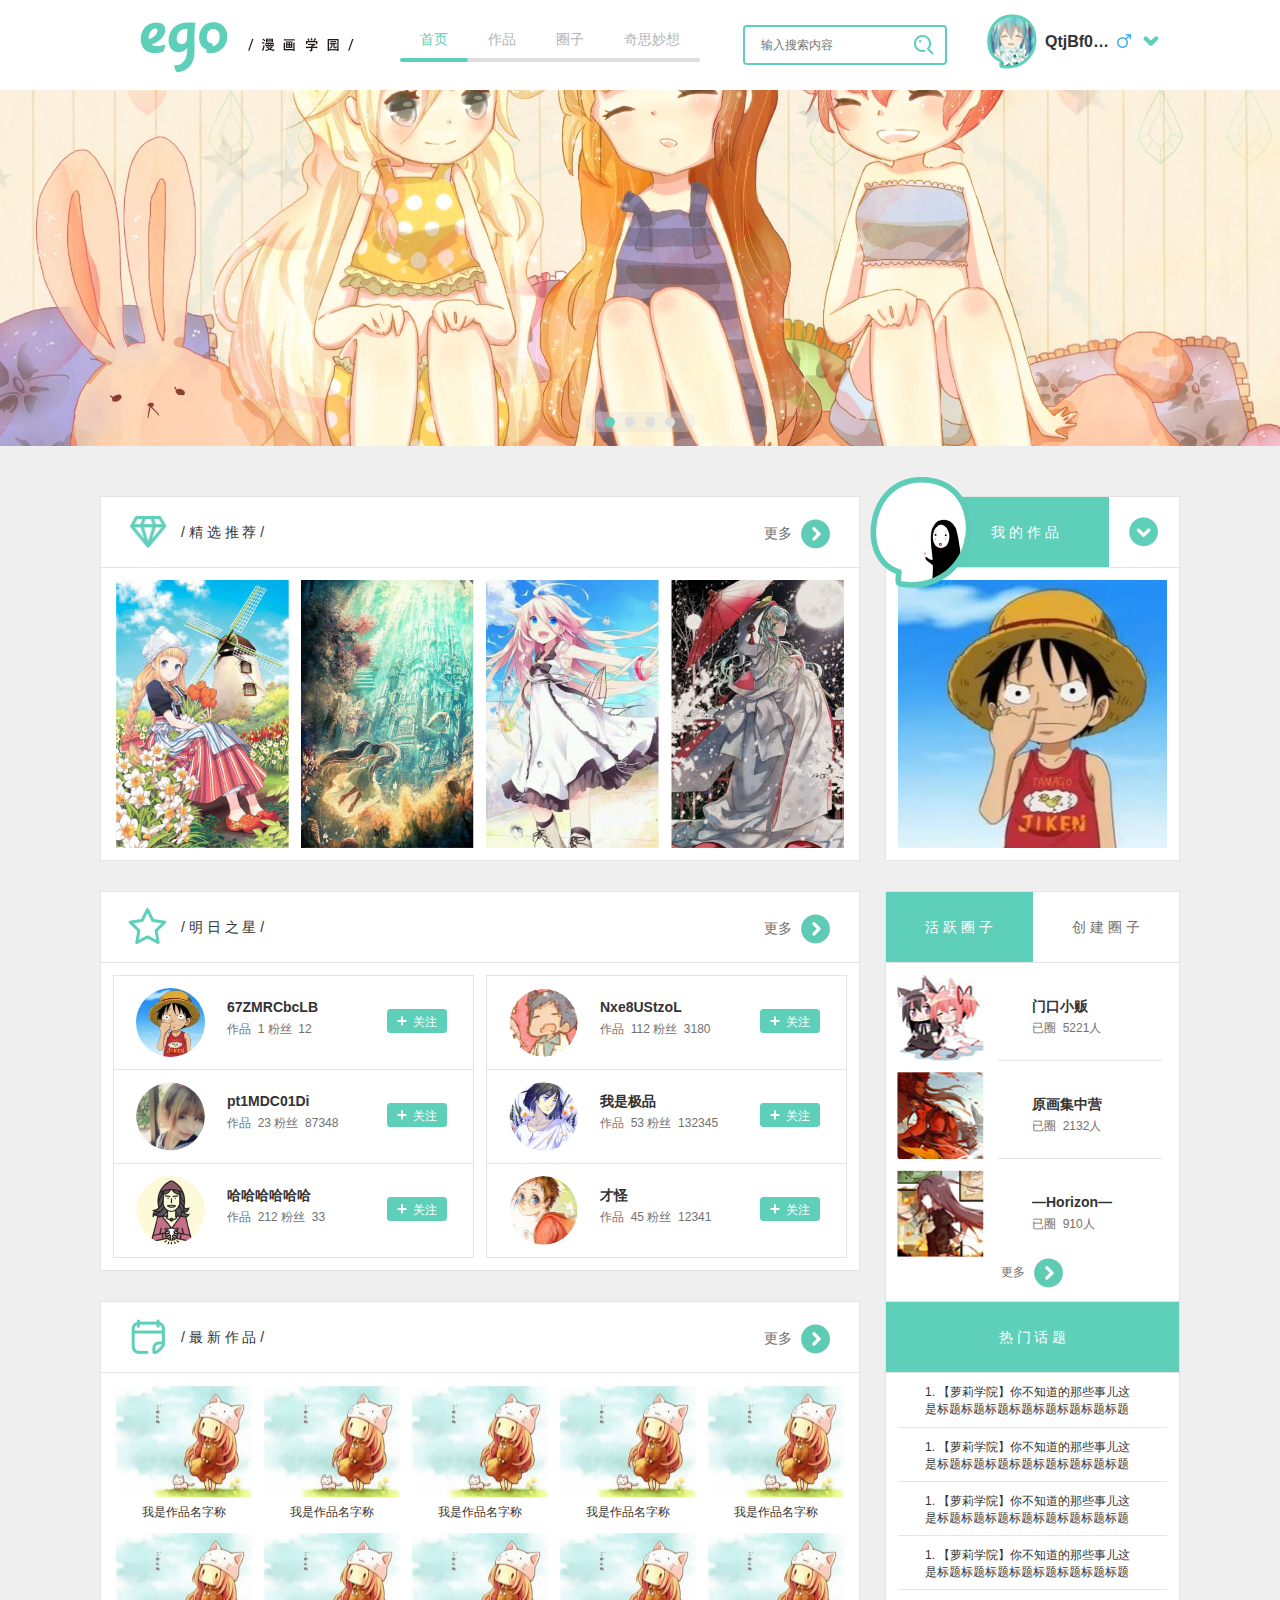
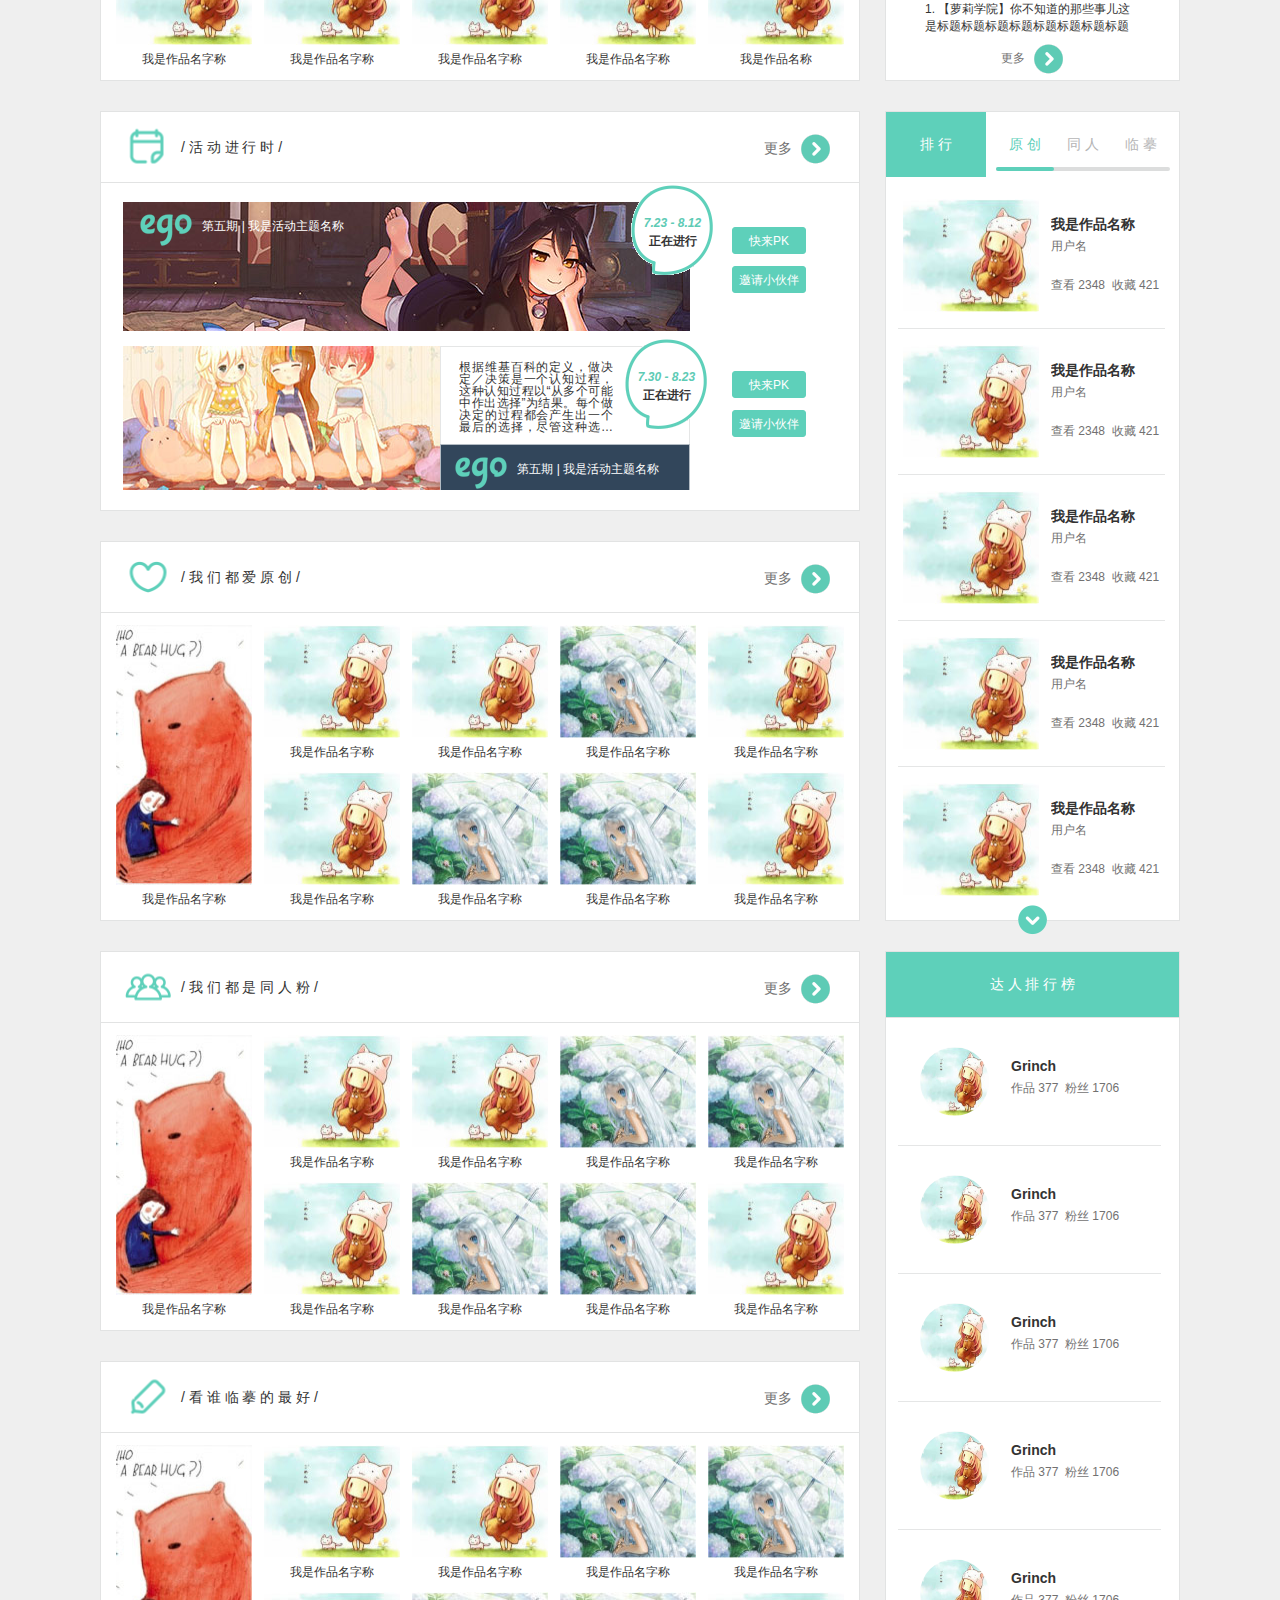
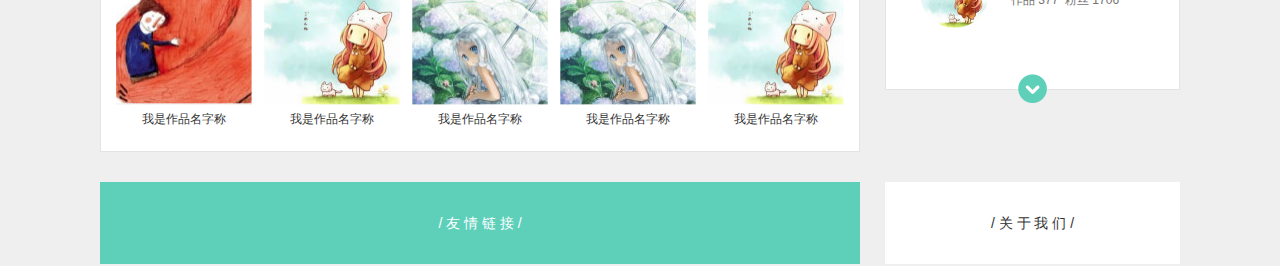
==== index.html @ 69ce3a3b "原始" ====
<!DOCTYPE html>
<html>

<head>
    <meta charset="utf-8">
    <meta name="viewport" content="user-scalable=no, width=device-width">
    <meta name="description" content="ego"/>
    <meta name="keywords" content="ego"/>
    <title>Ego首页</title>
    <link href="./common/base.css" rel="stylesheet"/>
    <link href="./page/index.css" rel="stylesheet"/>

</head>

<body>
    <!-- 顶栏 -->
    <div class="g-header"></div>
    <!-- banner -->
    <div class="g-banner" id="banner"></div>
    <!-- 内容栏 -->
    <div class="g-body f-cb">
        <!-- 主栏 -->
        <div class="g-main">
            <!-- 精选推荐 -->
            <!-- 明日之星 -->
            <!-- 最新作品 -->
            <!-- 活动进行时 -->
            <!-- 我们都爱原创 -->
            <!-- 我们都是同人粉 -->
            <!-- 看谁临摹的最好 -->
        </div>
        <!-- 侧边栏 -->
        <div class="g-side">
            <!-- 我的作品 -->
            <!-- 圈子 -->
            <!-- 热门话题 -->
            <!-- 排行榜 -->
            <!-- 达人排行榜 -->
        </div>
    </div>
    <!-- 底栏 -->
    <div class="g-footer f-cb">
        <div class="m-link">/ 友 情 链 接 /</div>
        <div class="m-aboutus"> / 关 于 我 们 /</div>
    </div>

    <!-- 基础配置 -->
    <script src="./common/config.js"></script>
    <!-- 工具函数 -->
    <script src="./common/js/util.js"></script>
    <!-- 事件管理 -->
    <script src="./common/js/emitter.js"></script>
    <!-- 数据验证 -->
    <script src="./common/js/validator.js"></script>
    <!-- md5加密 -->
    <script src="./lib/md5.js"></script>
    <!-- 省市区代码 -->
    <script src="./lib/address_codes.js"></script>
    <!-- 模版引擎 -->
    <script src="./lib/handlebars-v4.0.11.js"></script>
    <!-- 模板模块 -->
    <script src="./common/js/template.js"></script>
    <!-- 引入组件 -->
    <script src="./component/base_component.js"></script>
    <script src="./component/index_component.js"></script>
    <!-- 引入页面逻辑 -->
    <script src="./page/index.js"></script>
</body>
</html>
---- common/base.css ----
html,
body,
h1,
h2,
h3,
h4,
h5,
h6,
div,
dl,
dt,
dd,
ul,
ol,
li,
p,
blockquote,
pre,
hr,
figure,
table,
caption,
th,
td,
form,
fieldset,
legend,
input,
button,
textarea,
menu {
    margin: 0;
    padding: 0;
}

header,
footer,
section,
article,
aside,
nav,
hgroup,
address,
figure,
figcaption,
menu,
details {
    display: block;
}

table {
    border-collapse: collapse;
    border-spacing: 0;
}

caption,
th {
    text-align: left;
    font-weight: normal;
}

html,
body,
fieldset,
img,
iframe,
abbr {
    border: 0;
}

i,
cite,
em,
var,
address,
dfn {
    font-style: normal;
}

a:focus,
button:focus,
input:focus,
[hidefocus],
summary {
    outline: 0;
}

li {
    list-style: none;
}

h1,
h2,
h3,
h4,
h5,
h6,
small {
    font-size: 100%;
}

sup,
sub {
    font-size: 83%;
}

pre,
code,
kbd,
samp {
    font-family: inherit;
}

q:before,
q:after {
    content: none;
}

textarea {
    overflow: auto;
    resize: none;
}

label,
summary {
    cursor: default;
}

a,
button {
    cursor: pointer;
}

h1,
h2,
h3,
h4,
h5,
h6,
em,
strong,
b {
    font-weight: normal;
}

del,
ins,
u,
s,
a,
a:hover {
    text-decoration: none;
    color: #333;
}

body,
textarea,
select,
input,
button {
    font-size: 12px;
    color: #333;
    font-family: Arial, Helvetica, "Microsoft Yahei", sans-serif;
}

html,
body {
    width: 100%;
    height: 100%;
    border: 0;
    word-wrap: break-word;
    word-break: break-word;
    background: #efefef;
}


.f-cb:after {
    clear: both;
    content: '.';
    display: block;
    height: 0;
    font-size: 0;
    visibility: hidden;
}
.f-fr{
    float: right;
}
.f-pr {
    position: relative;
    zoom: 1;
}
.f-dn {
    display: none;
}
.f-vh{
    visibility: hidden;
}
.f-thide {
    overflow: hidden;
    text-overflow: ellipsis;
    white-space: nowrap;
    word-wrap: normal;
}
.f-thide2,
.f-thide6 {
    overflow: hidden;
    text-overflow: ellipsis;
    display: -webkit-box;
    -webkit-box-orient: vertical;
}
.f-thide2 {
    -webkit-line-clamp: 2;
}
.f-thide6 {
    -webkit-line-clamp: 6;
}
.f-ofy-hd {
    overflow-y: hidden;
}


/*icon*/

.u-icon {
    background-image: url(../res/images/sprites.png);
    background-repeat: no-repeat;
    cursor: pointer;
}
.u-icon-search {
    position: absolute;
    top: 50%;
    width: 20px;
    height: 20px;
    margin-top: -10px;
    right: 11px;
    background-position: -185px -205px;
}
.u-icon-user {
    display: inline-block;
    width: 15px;
    height: 15px;
    margin-right: 9px;
    background-position: -5px -100px;
    vertical-align: middle;
}
.u-icon-female {
    display: inline-block;
    width: 11px;
    height: 17px;
    vertical-align: middle;
    background-position: -165px -100px;
}
.u-icon-male {
    display: inline-block;
    width: 14px;
    height: 15px;
    vertical-align: middle;
    background-position: -185px -100px;
}
.u-icon-down {
    display: inline-block;
    width: 16px;
    height: 10px;
    margin-top: 35px;
    background-position: -45px -100px;
}
.u-icon-diamond,
.u-icon-star,
.u-icon-work,
.u-icon-activity,
.u-icon-love,
.u-icon-fans,
.u-icon-copy {
    position: absolute;
    top: 50%;
    left: 47px;
    transform: translate(-50%, -50%);
}
.u-icon-diamond {
    width: 37px;
    height: 32px;
    background-position: -5px -120px;
}
.u-icon-star {
    width: 40px;
    height: 38px;
    background-position: -55px -120px;
}
.u-icon-work {
    width: 34px;
    height: 36px;
    background-position: -105px -120px;
}
.u-icon-activity {
    width: 37px;
    height: 37px;
    background-position: -105px -120px;
}
.u-icon-love {
    width: 37px;
    height: 32px;
    background-position: -5px -165px;
}
.u-icon-fans {
    width: 46px;
    height: 27px;
    background-position: -50px -165px;
}
.u-icon-copy {
    width: 35px;
    height: 35px;
    background-position: -104px -165px;
}
.u-icon-moreright {
    display: inline-block;
    width: 30px;
    height: 30px;
    margin-left: 9px;
    vertical-align: middle;
    background-position: -5px -205px;
}
.u-icon-actlogo {
    display: inline-block;
    width: 52px;
    height: 32px;
    margin-right: 7px;
    vertical-align: -16px;
    background-position: -155px -165px;
}
.u-icon-actdate {
    width: 85px;
    height: 92px;
    background-position: -129px -240px;
}
.u-icon-ok {
    display: inline-block;
    width: 9px;
    height: 7px;
    margin-right: 6px;
    background-position: -65px -100px;
}
.u-icon-follow {
    display: inline-block;
    width: 10px;
    height: 10px;
    margin-right: 6px;
    background-position: -205px -100px;
}
.u-icon-sideavatar {
    position: absolute;
    width: 101px;
    height: 111px;
    top: -20px;
    left: -16px;
    background-position: -10px -335px;
}
.u-icon-moredown {
    display: inline-block;
    width: 30px;
    height: 30px;
    background-position: -45px -205px;
}
.u-icon-close {
    display: inline-block;
    width: 16px;
    height: 16px;
    background-position: -160px -205px;
}
.u-icon-checkbox{
    display: inline-block;
    width: 15px;
    height: 15px;
    vertical-align: text-bottom;
    margin: 0 7px 0 0;
    background-position: -210px -205px;
}
.u-icon-checkboxchecked{
    width: 15px;
    height: 15px;
    vertical-align: text-bottom;
    margin: 0 7px 0 0;
    background-position: -230px -205px;
}
.u-icon-radio{
    display: inline-block;
    width: 14px;
    height: 14px;
    vertical-align: text-bottom;
    margin: 0 16px 0 0;
    background-position: -240px -100px;
}
.u-icon-radiochecked{
    display: inline-block;
    width: 14px;
    height: 14px;
    vertical-align: text-bottom;
    margin: 0 16px 0 0;
    background-position: -220px -100px;
}
.u-icon-error{
    display: inline-block;
    width: 15px;
    height: 15px;
    margin: 0 7px 0 0;
    vertical-align: text-bottom;
    background-position: -250px -205px;
}
.u-icon-dropdown{
    position: absolute;
    top: 50%;
    right: 4px;
    width: 13px;
    height: 9px;
    margin-top: -4px;
    background-position: -220px -165px;    
}
.u-icon-address{
    display: inline-block;
    right: 4px;
    width: 12px;
    height: 16px;
    vertical-align: text-bottom;
    background-position: -145px -100px;     
}
.u-icon-edit{
    float: right;
    width: 14px;
    height: 14px;
    margin-right: 10px;
    background-position: -105px -100px;
}
.u-icon-delete{
    float: right;
    width: 14px;
    height: 14px;
    background-position: -125px -100px;
}
.icon-txt {
    font: 0/0 a;
    overflow: hidden;
}
.u-regmdlogo{
    margin: 39px 0 12px 106px;
    text-align: left;
}

/*button*/

.u-btn {
    font-size: 12px;
    display: inline-block;
    box-sizing: border-box;
    width: 90px;
    text-align: center;
    height: 38px;
    line-height: 38px;
    text-decoration: none;
    border-radius: 3px;
    border: 1px solid #5ed0ba;
    cursor: pointer;
    background-color: #fff;
    color: #5ed0ba;
}
.u-btn-primary {
    color: #fff;
    background-color: #5ed0ba;
}
.u-btn-link {
    color: #5ed0ba;
    background-color: #fff;
    border: 1px solid #fff;
}
.u-btn-act {
    width: 74px;
    height: 27px;
    line-height: 27px;
    margin-bottom: 12px;
}
.u-btn-sm {
    position: relative;
    width: 60px;
    height: 24px;
    margin-left: 10px;
    line-height: 24px;
    overflow: hidden;
}


.u-link{
    color: #5ed0ba;
}
.u-line{
    width: 720px;
    margin: 0 auto;
    border-bottom: 1px solid #e2e3e3;
}


#goregister:hover{
    color: #727171;
}
.z-follow {
    color: #5ed0ba;
    background: #fff;
}
.z-unfollow {
    color: #fff;
    background: #5ed0ba;
}

/*顶栏*/
.g-header {
    position: relative;
    height: 90px;
    background-color: #fff;
    min-width: 1080px;
}

.m-nav {
    width: 1080px;
    margin: 0 auto;
    position: relative;
}

.m-nav .u-icon-logo {
    float: left;
    margin-left: 40px;
    width: 260px;
    height: 90px;
    background-position: 0 0;
}

.m-nav .u-icon-logo a {
    float: left;
    width: 215px;
    height: 100%;
    font: 0/0 a;
    overflow: hidden;
}

.m-tabs {
    float: left;
    position: relative;
    margin-top: 17px;
}

.m-tabs a {
    color: #b5b5b6;
    padding: 0 20px;
}

.m-tabs a:hover,
.m-tabs a.z-slide {
    color: #5ed0ba;
}

.m-tabs li,
.m-tabs a {
    float: left;
    height: 45px;
    line-height: 45px;
    font-size: 14px;
}

.m-tabs .tabs-track {
    position: absolute;
    bottom: 0;
    height: 4px;
    width: 100%;
    border-radius: 2px;
    background: #dcdddd;
}

.m-tabs .tabs-thumb {
    position: absolute;
    height: 4px;
    border-radius: 2px;
    background: #5ed0ba;
    transition: ease 0.2s;
}

.m-topsrch {
    position: absolute;
    top: 0;
    right: 233px;
}

.m-search {
    height: 36px;
    line-height: 36px;
    margin-top: 25px;
    padding: 0 32px 0 16px;
    border: 2px solid #5ed0ba;
    position: relative;
    border-radius: 4px;
    background-color: #fff;
}

.m-search input {
    width: 149px;
    border: 0 none;
}

.m-search button {
    position: absolute;
    top: 0px;
    right: 0px;
    width: 36px;
    height: 36px;
    border: 0 none;
    background: 0 0;
}

.m-guest {
    position: absolute;
    top: 25px;
    right: 22px;
}

.m-user {
    position: absolute;
    right: 7px;
    margin: 0 7px 0 35px;
    width: 188px;
    border: 1px solid rgba(0, 0, 0, 0);
    font-size: 0;
    z-index: 1;
}

.m-user .u-info {
    float: left;
    height: 55px;
    line-height: 55px;
    padding: 13px 12px 19px 68px;
    cursor: pointer;
}

.m-user .u-avatar {
    position: absolute;
    top: 13px;
    left: 10px;
    width: 50px;
    height: 55px;
}

.m-user .u-name {
    display: inline-block;
    max-width: 64px;
    font-size: 16px;
    font-weight: bolder;
    margin-right: 8px;
    vertical-align: middle;
}

.m-user .user-list {
    top: 87px;
    width: 100%;
    font-size: 14px;
    background-color: #fff;
}

.m-user:hover .user-list {
    display: block;
}

.m-user:hover {
    border: 1px solid #ddd;
}

.m-user .user-list li,
.m-user .user-list li a {
    float: left;
    box-sizing: border-box;
    width: 100%;
}

.m-user .user-list a {
    height: 51px;
    line-height: 51px;
    padding-left: 60px;
}

.m-user .user-list li:hover {
    background: #eee;
    text-decoration: none;
}


/*slider*/
.m-slider {
    position: relative;
    overflow: hidden;
    height: 100%;
}

.m-slider .slides {
    background: no-repeat 50%;
    background-size: 100%;
    height: 100%;
}

.m-cursor {
    position: absolute;
    bottom: 14px;
    left: 50%;
    transform: translateX(-50%);
    font-size: 0;
    line-height: 20px;
    padding: 0 20px;
    border-radius: 10px;
    background: rgba(223, 223, 223, .3);
}

.m-cursor a {
    display: inline-block;
    box-sizing: border-box;
    width: 10px;
    height: 10px;
    vertical-align: middle;
    border-radius: 5px;
    background: #dedfdf;
}

.m-cursor>a+a {
    margin-left: 10px;
}

.m-cursor .z-active,
.m-cursor a:hover {
    background: #5ed0ba;
}

/*弹窗模块*/

.m-modal {
    position: fixed;
    z-index: 10000;
    top: 50%;
    left: 50%;
    transform: translate(-50%, -50%);
    min-width: 320px;
    -webkit-box-shadow: 2px 2px 5px rgba(0, 0, 0, 0.4);
    box-shadow: 2px 2px 5px rgba(0, 0, 0, 0.4);
    overflow: hidden;
    background-color: #fff;
}

.m-modal .modal-head{
    position: relative;
    font-size: 14px;
    color: #5ed0ba;
    padding: 12px 0 10px 11px;
}

.m-modal .modal-head:after{
    position: absolute;
    content: ' ';
    bottom: 0;
    left: 8px;
    right: 8px;
    border-bottom: 1px solid #eee;
}
.m-modal .close {
    position: absolute;
    right: 10px;
    top: 10px;
    cursor: pointer;
}

.m-modal .modal-body {
    color: #727171;
    background-color: #fff;
    margin: 22px auto;
    font-size: 14px;
    text-align: center;
}

.m-modal .modal-foot{
    min-width: 320px;
    margin: 0 auto;
    margin-right: -35px;
    text-align: center;
}

.m-modal .modal-foot button{
    box-sizing: border-box;
    width: 80px;
    height: 30px;
    line-height: 30px;
    margin-bottom: 26px;
    margin-right: 35px;
}

.m-modal .modal-foot button:hover{
    color: #fff;
    background-color: #5ed0ba;   
}

.m-modal-mask {
    position: fixed;
    top: 0;
    bottom: 0;
    left: 0;
    right: 0;
    width: 100%;
    height: 100%;
    z-index: 999;
}

.m-modal-mask.visible{
    background: rgba(0, 0, 0, .2);
}

.m-form-1 ::-webkit-input-placeholder {
    color: #7ad7c4;
}
/*IE10+*/
.m-form-1 :-ms-input-placeholder { 
    color: #7ad7c4;
}
/*Firefox4-18*/
.m-form-1 :-moz-placeholder { 
    color: #7ad7c4;
}
/*Firefox19+*/
.m-form-1 ::-moz-placeholder {
    color: #7ad7c4;
}

.m-form-1 ::placeholder{
    color: #7ad7c4;
}

.u-checkbox input[type="checkbox"]{
    display: none;
}

.u-checkbox .u-icon-checkboxchecked{
    display: none;
}

.u-checkbox-remember input[type="checkbox"]:checked~.u-icon-checkboxchecked{
    display: inline-block;
}

.u-checkbox-remember input[type="checkbox"]:checked~.u-icon-checkbox{
    display: none;
}

.modal-tt{
    margin: 44px 32px 30px;
    position: relative;
    text-align: left;
    font-size: 12px;
}
.modal-tt .wlcm{
    position: relative;
    color: #5ed0ba;
    font-size: 20px;
}

.modal-tt .goreg{
    position: absolute;
    right: 0;
    bottom: 0;
    vertical-align: bottom;
}

.m-form{
    width: 343px;
    position: relative;
    text-align: left;
    font-size: 12px;
}

#loginform{
    margin: 0 32px 34px 32px;
}

.m-form .u-formitem{
    height: 40px;
    line-height: 40px;
    margin-top: 10px;
}

.m-form .formitem-tt{
    font-size: 12px;
    height: 40px;
    line-height: 40px;
    display: inline-block;
    width: 61px;
    padding-left: 17px;
    vertical-align: top;
}

.m-form .u-ipt{
    width: 100%;
    box-sizing: border-box;
    height: 100%;
    border: 1px solid #5ed0ba;
    border-radius: 3px;
    padding-left: 17px;
}

.m-form .u-formitem-1{
    position: relative;
    height: 15px;
    line-height: 15px;
}

.m-form-2 .formitem-ct{
    font-size: 12px;
    line-height: 40px;
    height: 40px;
    box-sizing: border-box;
    display: inline-block;
    width: 265px;
}

.m-form-2 .u-formitem{
    font-size: 0px;
}

.m-form .forget{
    position: absolute;
    right: 0;
    bottom: 0;
}

.m-form .forget a{
    color: #727171;
}

.m-form .u-formitem.u-error{
    font-size: 12px;
    display: block;
    margin-top: 8px;
    color: #e83828;
}

.m-form button[type="submit"]{
    font-size: 15px;
    box-sizing: border-box;
    width: 100%;
    height: 40px;
    line-height: 40px;
    margin-top: 14px;
}

.m-form .u-ipt.u-error{
    border-color: #f18379;
}

#registerform{
    margin: 0 136px 42px 106px;
}

.m-form .formitem-ct-sex{
    width: 94px;
    height: 100%;
    margin-left: 36px;
}

.u-radio input[type="radio"]{
    display: none;
}

.u-radio .u-icon-radiochecked{
    display: none;
}

.u-radio-checked input[type="radio"]:checked~.u-icon-radiochecked{
    display: inline-block;
}

.u-radio-checked input[type="radio"]:checked~.u-icon-radio{
    display: none;
}

.formitem-ct-validate .u-ipt{
    height: 100%;
    padding-right: 95px;
}
.formitem-ct-validate{
    position: relative;
    float: right;
}
#captchaimg{
    position: absolute;
    right: 1px;
    top: 1px;
    height: 38px;
    width: 94px;
    border-left: 1px solid #5ed0ba;
}

#registerform .u-formitem-2{
    margin-top: 20px;
    font-size: 12px;

}

.u-formitem-2 label[for="agreement"] span{
    color: #2ea7e0;
}

#registerform button[type="submit"]{
    margin-top: 21px;
}

.m-cascadeselect{
    font-size: 0;
    position: relative;
    box-sizing: border-box;
    height: 100%;
    width: 100%;
}
.m-cascadeselect .m-select+.m-select{
    margin-left: 15px;
}
.m-select{
    font-size: 12px;
    position: relative;
    display: inline-block;
    box-sizing: border-box;
    height: 100%;
    width: 78px;
    border: 1px solid #5ed0ba;
    border-radius: 3px;
    white-space: nowrap;
    vertical-align: top;
}


.m-select .select-hd{
    padding-left: 10px;
    padding-right: 17px;
    cursor: pointer;
}

.m-select .select-val{
    display: inline-block;
    width: 49px;
    overflow: hidden;
}

.m-select .select-op{
    position: absolute;
    top: 39px;
    box-sizing: border-box;
    width: 100%;
    border: 1px solid #ddd;
    border-top: none;
    max-height: 161px;
    overflow-y: auto;
    overflow-x: hidden;
    background-color: #fff;
    z-index: 1;
    cursor: default;
}

.m-select .select-op li{
    padding-left: 10px;
}

.m-select .select-op li, .m-select .select-val{
    overflow: hidden;
    text-overflow: ellipsis;
    white-space: nowrap;
    word-wrap: normal;
}
.m-select .select-op li:hover,.m-select .select-op .z-select{
    background-color: #eee;
}

.toggle input[type='radio']{
    display: none;
}

.toggle input[type='radio']:checked + .u-btn{
    background-color: #5ed0ba;
    color: #fff; 
}

.hover .u-btn:hover{
    background-color: #5ed0ba;
    color: #fff; 
}

.del-item-name{
    color: #5ed0ba;
}
---- page/index.css ----
.g-banner {
    height: 356px;
    position: relative;
    min-width: 1080px;
}

.g-body {
    width: 1080px;
    margin: 50px auto 0;
}

.g-main {
    width: 760px;
    float: left;
}

.g-main .m-section {
    background: #fff;
}

.g-side {
    width: 295px;
    float: right;
}

.g-footer {
    box-sizing: border-box;
    width: 1080px;
    height: 84px;
    line-height: 82px;
    font-size: 14px;
    text-align: center;
    margin: 0 auto 96px auto;
}

.g-footer .m-link {
    float: left;
    width: 760px;
    color: #fff;
    background-color: #5ed0ba;
}

.g-footer .m-aboutus {
    float: right;
    width: 295px;
    background: #fff;
}

/*主栏模块*/

.m-section {
    box-sizing: border-box;
    width: 100%;
    border: 1px solid #e2e3e3;
    margin-bottom: 30px;
    background: #fff;
    overflow: hidden;
}

.m-recommend,
.g-side .m-mywork {
    height: 365px;
}

.m-starlist,
.m-newwork,
.m-original,
.m-fans,
.g-side .m-hottopic {
    height: 380px;
}

.m-original li:first-child a,
.m-fans li:first-child a,
.m-copy li:first-child a{
    height: 260px;
}

.m-activities {
    height: 400px;
}

.m-section .section-head {
    font-size: 14px;
    position: relative;
    height: 70px;
    line-height: 70px;
    border-bottom: 1px solid #e2e3e3;
    padding: 0 28px 0 80px;
}

.m-section .section-more {
    float: right;
    padding-top: 21px;
    line-height: 30px;
}

.m-section .section-cnt a:hover {
    text-decoration: underline;
}

.section-more a {
    color: #727171;
}

.m-list {
    padding: 12px 0 12px 15px;
    margin-left: -12px;
    overflow: hidden;
}

.m-list > li {
    float: left;
    overflow: hidden;
    margin-left: 12px;
}

.m-list a > img {
    width: 100%;
    height: 100%;
}

.m-list-4 > li > a {
    display: inline-block;
}

.m-list-4 > li, .m-list-4 > li > a {
    width: 173px;
    height: 268px;
}

.m-list-1 > li {
    width: 136px;
    margin-bottom: 12px;
}

.m-list-1 > li > a {
    display: block;
    width: 100%;
    height: 113px;
    overflow: hidden;
}



.m-list-1 p {
    text-align: center;
    height: 16px;
    padding-top: 6px;
    max-width: 100%;
    overflow: hidden;
    white-space: nowrap;
    text-overflow: ellipsis;
}

.m-list-2 {
    padding: 19px 0 0 22px;
}

.m-list-2 > li {
    width: 685px;
    overflow: visible;
}

.m-list-2 .act-one,
.m-list-2 .act-two {
    position: relative;
    float: left;
    width: 567px;
}

.m-list-2 .act-one {
    height: 129px;
    margin-bottom: 15px;
}

.m-list-2 .act-two {
    height: 144px;
}

.m-list-2 a.act-img {
    display: block;
    height: 100%;
    width: 100%;
}

.m-list-2 .act-two a.act-img {
    width: 317px;
}

.m-list-2 .u-title {
    position: absolute;
    top: 0;
    left: 0;
    padding-left: 17px;
    color: #fff;
    line-height: 49px;
}

.m-list-2 .u-title > a {
    color: #fff;
}

.m-list-2 .u-date {
    position: absolute;
    right: -25px;
    top: -17px;
    line-height: 18px;
    font-weight: bold;
    text-align: center;
}

.u-date p {
    margin-top: 29px;
}

.u-date .date {
    font-style: italic;
    color: #5ecbb5;
}

.m-list-2 .act-info {
    position: absolute;
    right: 0;
    top: 0;
    box-sizing: border-box;
    width: 250px;
    height: 146px;
    border: 1px solid #e5e6e6;
    border-bottom-style: none;
}

.m-list-2 .act-info .u-date {
    top: -8px;
    right: -20px;
}

.m-list-2 .act-info .u-title {
    top: auto;
    left: -1px;
    bottom: -1px;
    right: -1px;
    box-sizing: border-box;
    height: 49px;
    background: #32465b;
    padding-left: 14px;
    border: 1px solid #b3bbc3;
}

.m-list-2 .act-btn {
    float: right;
    width: 76px;
    padding-top: 25px
}

.m-list-2 .u-btn a {
    color: #fff;
}

.m-list-2 .u-btn a:hover {
    text-decoration: none;
}

.m-list-2 .act-info .rule {
    margin: 14px 76px 14px 18px;
    line-height: 12px;
    height: 72px;
    overflow: hidden;
    text-align: justify;
}

.section-cnt.m-list-3 {
    padding-left: 12px;
}

.m-list-3 > li {
    width: 359px;
    height: 69px;
    padding: 12px 0;
    line-height: 69px;
    border: 1px solid #e2e3e3;
    border-top: 0;
}

.m-list-3 li:first-child,
.m-list-3 li:nth-child(2) {
    border-top: 1px solid #e2e3e3;
}

.m-card .card-avatar {
    float: left;
    width: 69px;
    height: 69px;
    border-radius: 50%;
    margin-left: 22px;
    vertical-align: middle;
}

.m-card .card-info {
    float: left;
    width: 150px;
    line-height: 22px;
    padding-left: 22px;
    padding-top: 8px;
    color: #727171;
    white-space: nowrap;
}

.card-info .u-name,
.m-toplist .card-info .work-name {
    color: #333;
    font-size: 14px;
    font-weight: bold;
}

.u-btn.z-follow:hover:after {
    content: "取消关注";
    color: #fff;
    background: #5ed0ba;
    position: absolute;
    left: 0;
    right: 0;
    bottom: 0;
    top: 0;
}

.g-side .m-section .section-head {
    text-align: center;
    color: #fff;
    padding: 0px;
    background: #5ed0ba;
}

.g-side .m-mywork .section-head {
    padding-left: 105px;
    text-align: left;
}

.m-mywork .section-more,
.m-groups .section-more,
.m-hottopic .section-more {
    text-align: center;
    width: 100%;
    display: inline-block;
    float: none;
    padding-top: 0;
}

.m-mywork .section-more {
    float: right;
    box-sizing: border-box;
    width: 70px;
    height: 100%;
    background: #fff;
}

.m-mywork .section-more a {
    margin: 20px 20px;
}

.g-side .m-list {
    padding: 0;
    margin-left: 0;
    background: #fff;
}

.m-mywork {
    overflow: visible;
}

.m-mywork .m-list {
    padding-bottom: 12px;
}

.m-mywork .m-list > li {
    margin-top: 12px;
    width: 269px;
    height: 268px;
}

.g-side .m-groups {
    height: 410px;
    border-bottom: none;
    margin-bottom: 0;
}

.g-side .m-groups .section-head {
    padding: 0;
    background-color: #fff;
}

.m-groups .section-head span {
    display: inline-block;
    width: 50%;
    float: left;
    color: #727171;
    cursor: pointer;
}

.toggle input[type='radio']:checked + span {
    background-color: #5ed0ba;
    color: #fff;
}

.m-groups .m-card .card-avatar {
    width: 87px;
    height: 87px;
    border-radius: 0;
    margin-left: 11px;
    margin-right: 14px;
}

.m-groups .m-card .card-info {
    box-sizing: border-box;
    width: 164px;
    height: 100%;
    padding-left: 34px;
    padding-top: 21px;
    line-height: 22px;
    border-bottom: 1px solid #e5e6e6;
}

.m-groups li:last-child .card-info {
    border-bottom: none;
}

.m-groups .m-list > li {
    height: 87px;
    margin-top: 11px;
    margin-left: 0;
    width: 100%;
}

.m-hottopic .m-list > li {
    box-sizing: border-box;
    padding: 11px 27px;
    margin-right: 12px;
    height: 54px;
    line-height: 17px;
}

.m-hottopic .m-list > li p {
    width: 215px;
    height: 32px;
    overflow: hidden;
}

.m-hottopic .m-list > li + li,
.m-toplist .m-list > li + li,
.m-startoplist .m-list > li + li {
    border-top: 1px solid #e5e6e6;
}

.g-side .m-toplist {
    box-sizing: border-box;
    height: 810px;
    overflow: visible;
}

.g-side .m-toplist .section-head {
    height: 65px;
    background: #fff;
    border-bottom: none;
    margin-bottom: 6px;
}

.m-toplist .section-head .title {
    float: left;
    width: 100px;
    height: 100%;
    line-height: 65px;
    margin-right: 10px;
    background: #5ed0ba;
}

.m-toplist #sidetabs {
    box-sizing: border-box;
    height: 59px;
    background: #fff;
    margin-top: 0px;
}

.m-toplist #sidetabs a {
    height: 65px;
    line-height: 65px;
    padding: 0 13px;
}

.m-toplist #sidetabs a:hover {
    text-decoration: none;
}

.m-toplist .m-card {
    margin: 0 12px;
    padding: 16px 0;
}

.m-toplist .m-card .card-avatar {
    border-radius: 0;
    width: 136px;
    height: 113px;
    margin-left: 5px;
}

.m-toplist .m-card .card-info {
    width: 114px;
    padding-left: 12px;
    padding-top: 14px;
}

.m-toplist .card-info .u-name {
    font-size: 12px;
    color: #727171;
    font-weight: normal;
    margin-bottom: 17px;
}

.m-toplist .section-more,
.m-startoplist .section-more {
    position: absolute;
    bottom: -15px;
    left: 50%;
    margin-left: -15px;
    padding-top: 0;
}

.m-mywork .section-more a,
.m-toplist .section-more a,
.m-startoplist .section-more a {
    display: block;
    width: 30px;
    height: 30px;
}

.m-startoplist {
    height: 739px;
    overflow: visible;
}

.m-startoplist .section-head {
    height: 65px;
    line-height: 65px;
}

.m-startoplist .m-card {
    padding: 29px 0;
    margin: 0 12px;
}
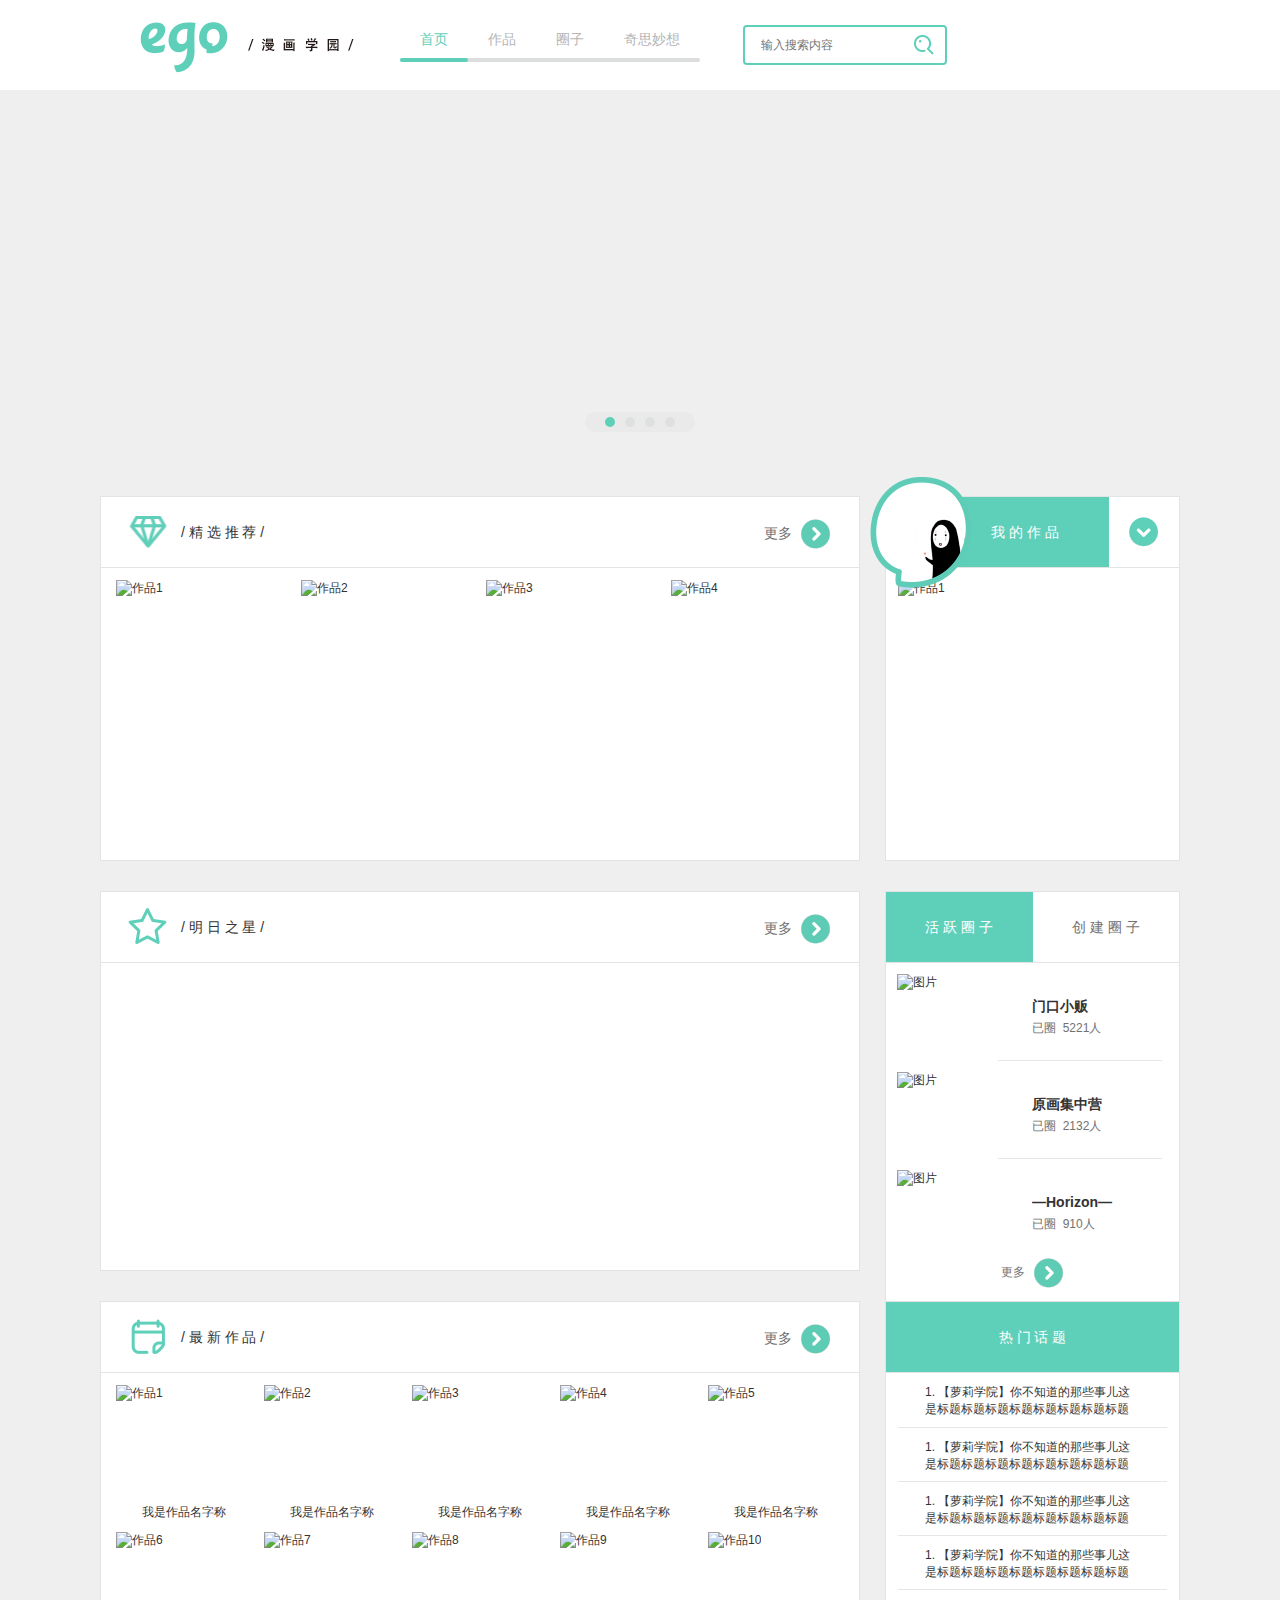
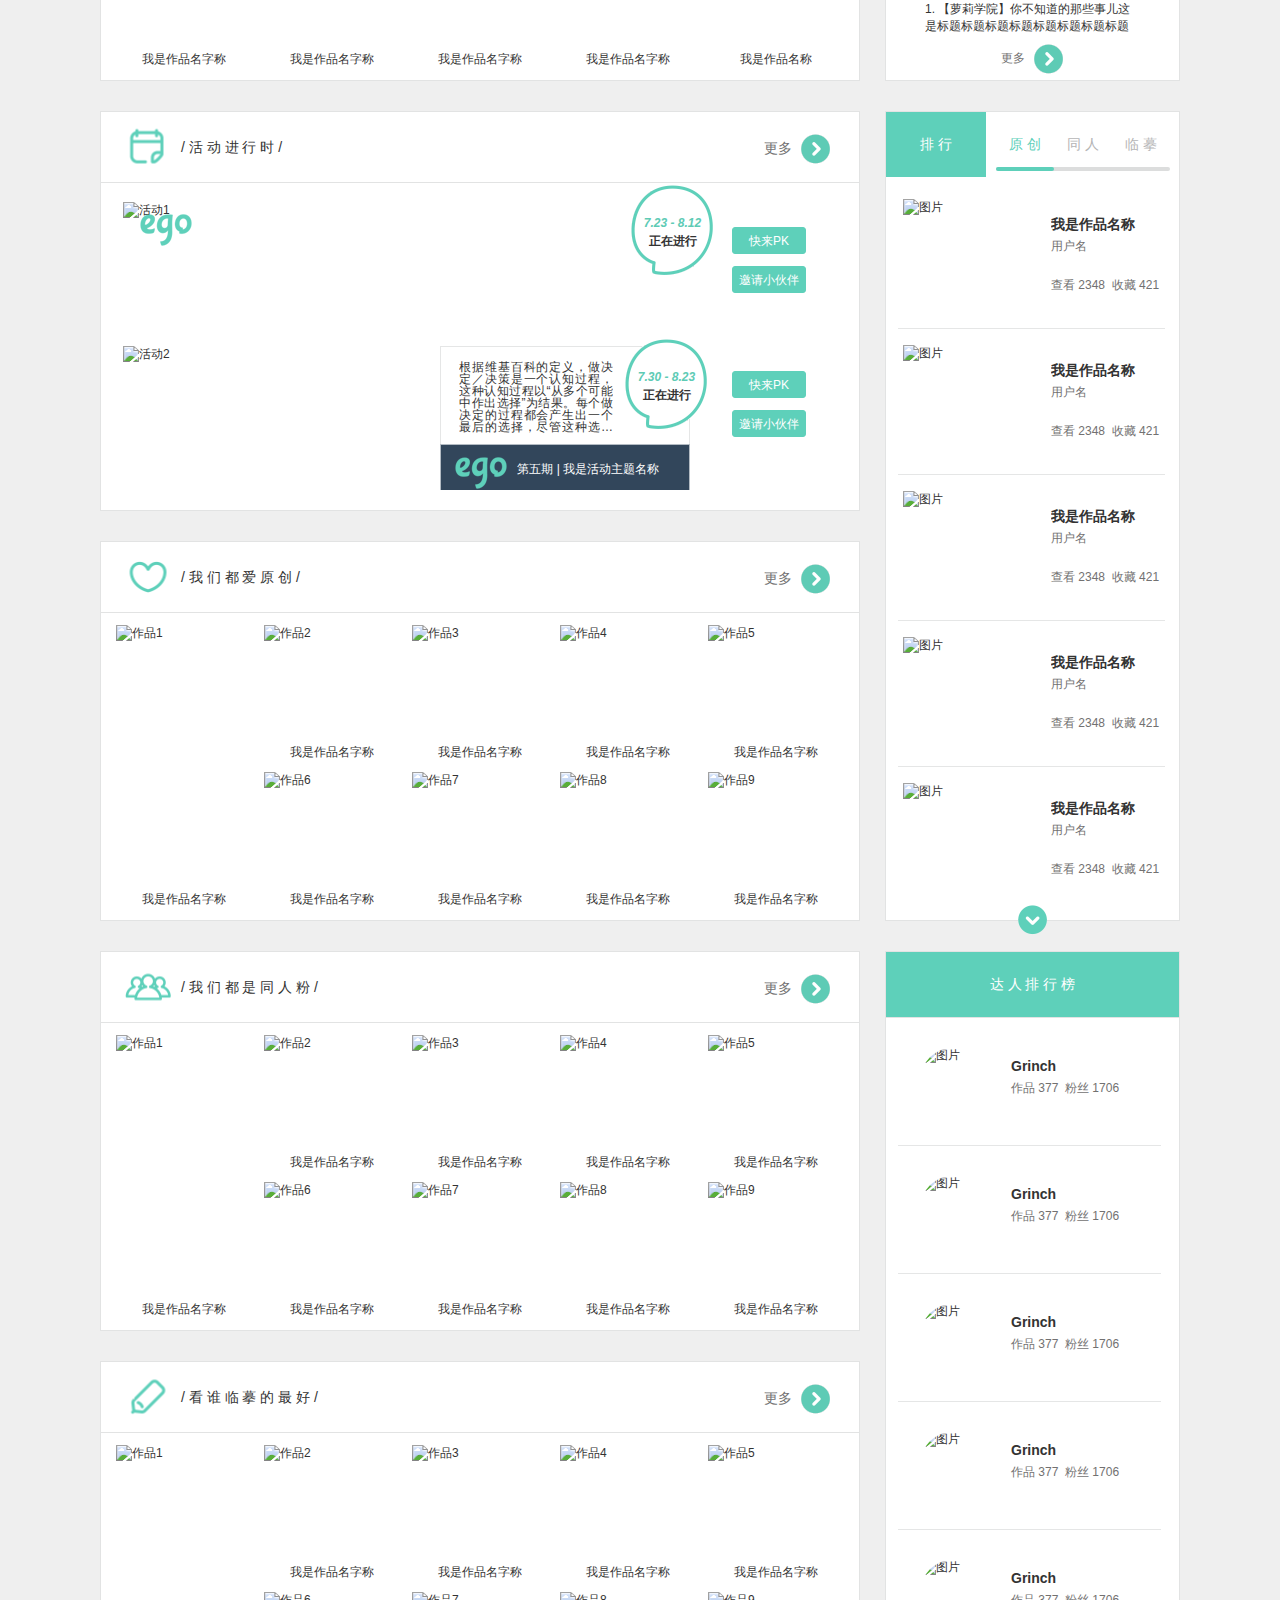
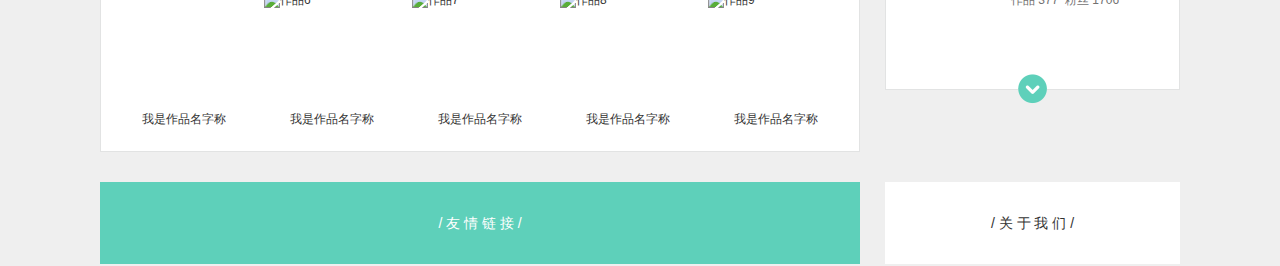
==== commit 8ce2c995: "首页预加载注册中用到的logo图片" ====
--- a/index.html
+++ b/index.html
@@ -9,7 +9,7 @@
     <title>Ego首页</title>
     <link href="./common/base.css" rel="stylesheet"/>
     <link href="./page/index.css" rel="stylesheet"/>
-
+    <link rel="preload" href="./res/images/logo.png" as="image">
 </head>
 
 <body>
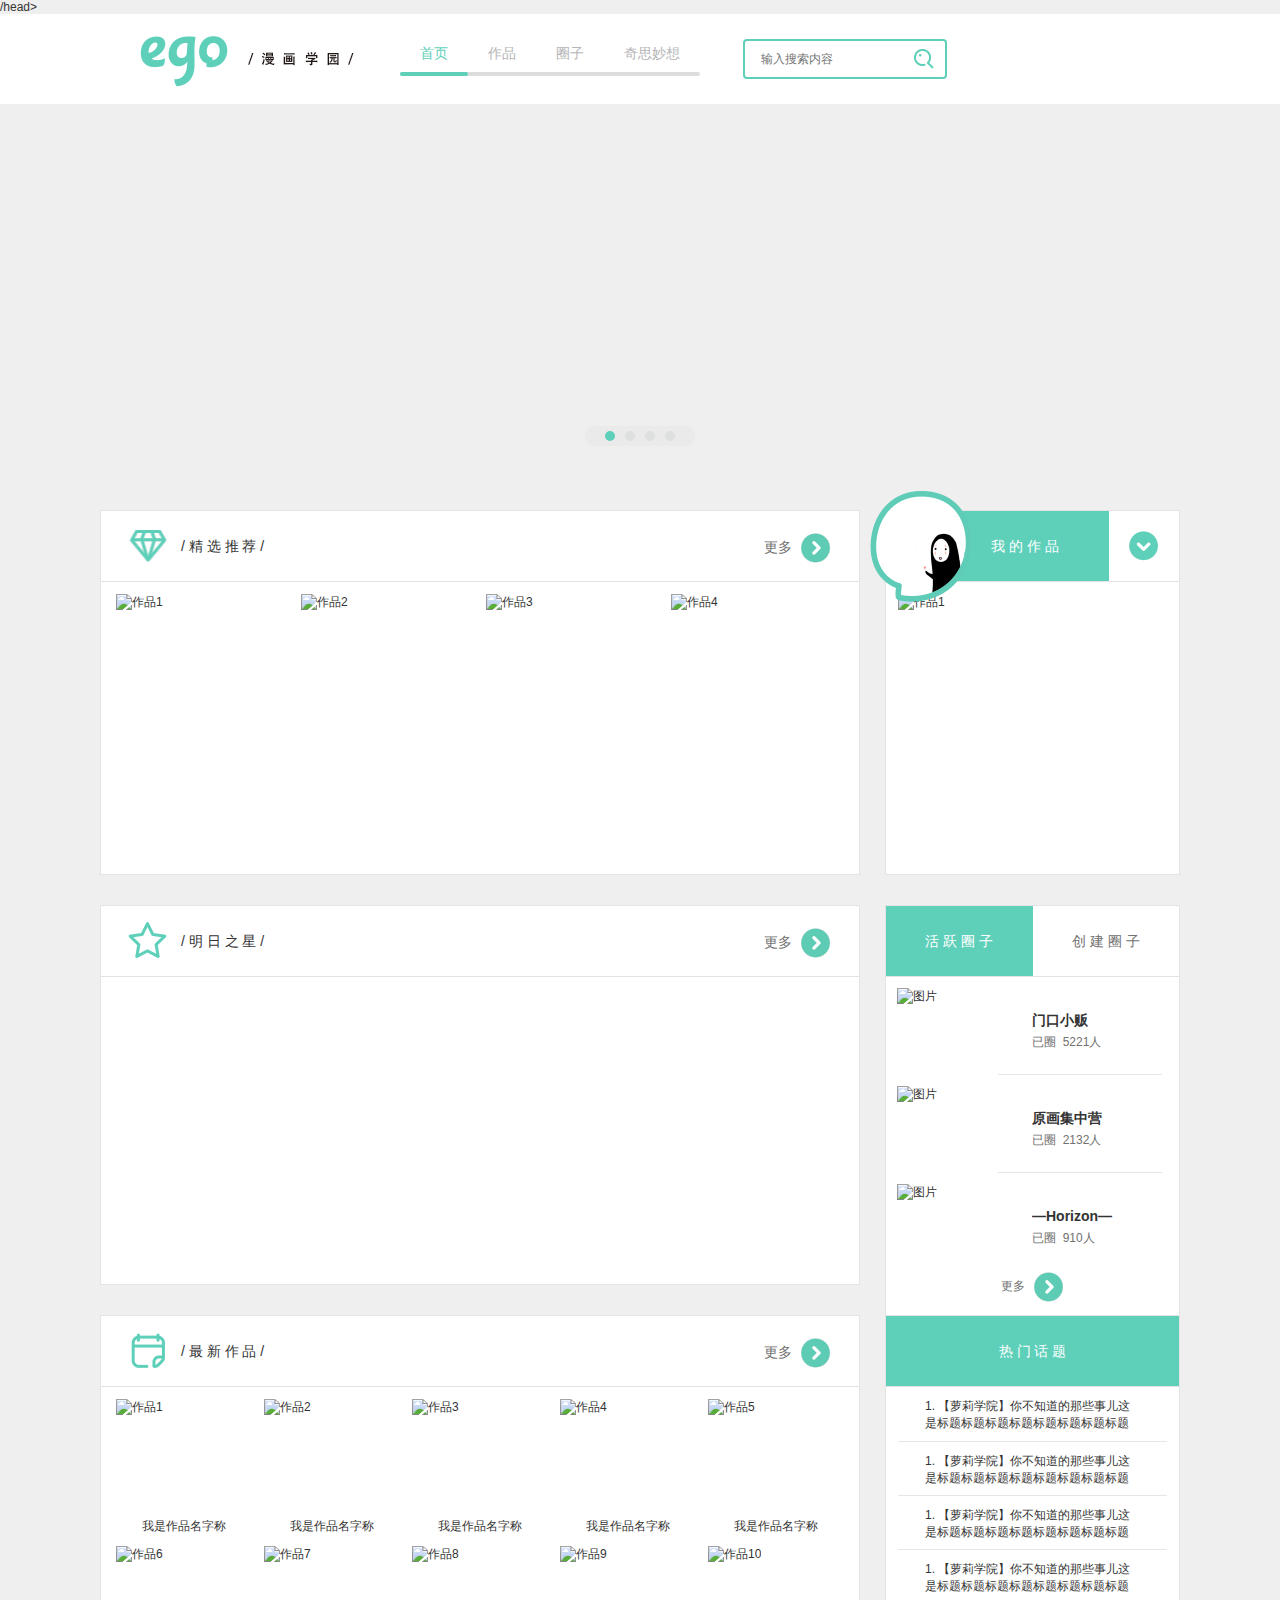
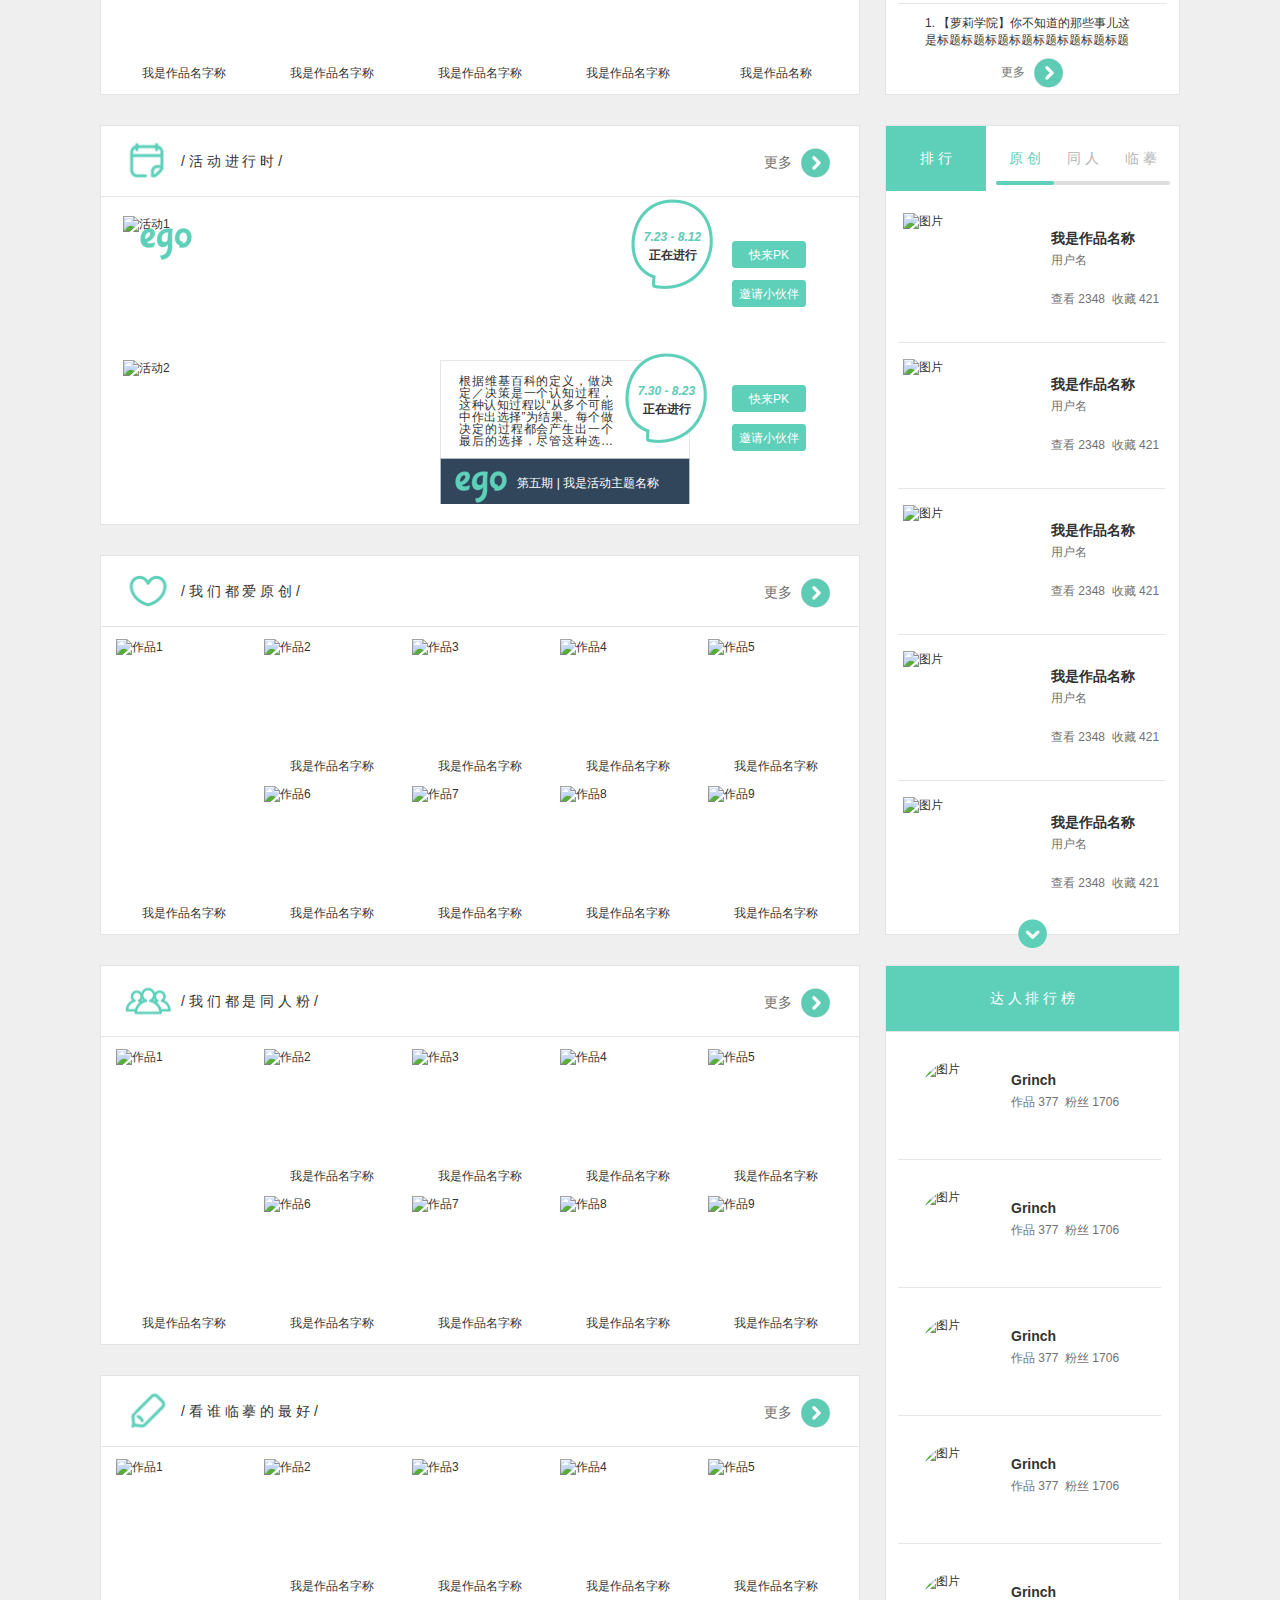
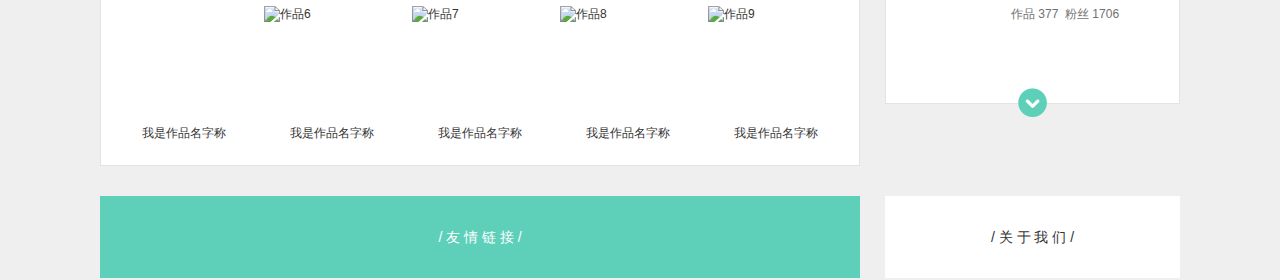
==== commit e4f96575: "首页预加载轮播图" ====
--- a/index.html
+++ b/index.html
@@ -9,8 +9,12 @@
     <title>Ego首页</title>
     <link href="./common/base.css" rel="stylesheet"/>
     <link href="./page/index.css" rel="stylesheet"/>
+    <link rel="preload" href="./res/images/banner0.jpg" as="image">
+    <link rel="preload" href="./res/images/banner1.jpg" as="image">
+    <link rel="preload" href="./res/images/banner2.jpg" as="image">
+    <link rel="preload" href="./res/images/banner3.jpg" as="image">
     <link rel="preload" href="./res/images/logo.png" as="image">
-</head>
+/head>
 
 <body>
     <!-- 顶栏 -->
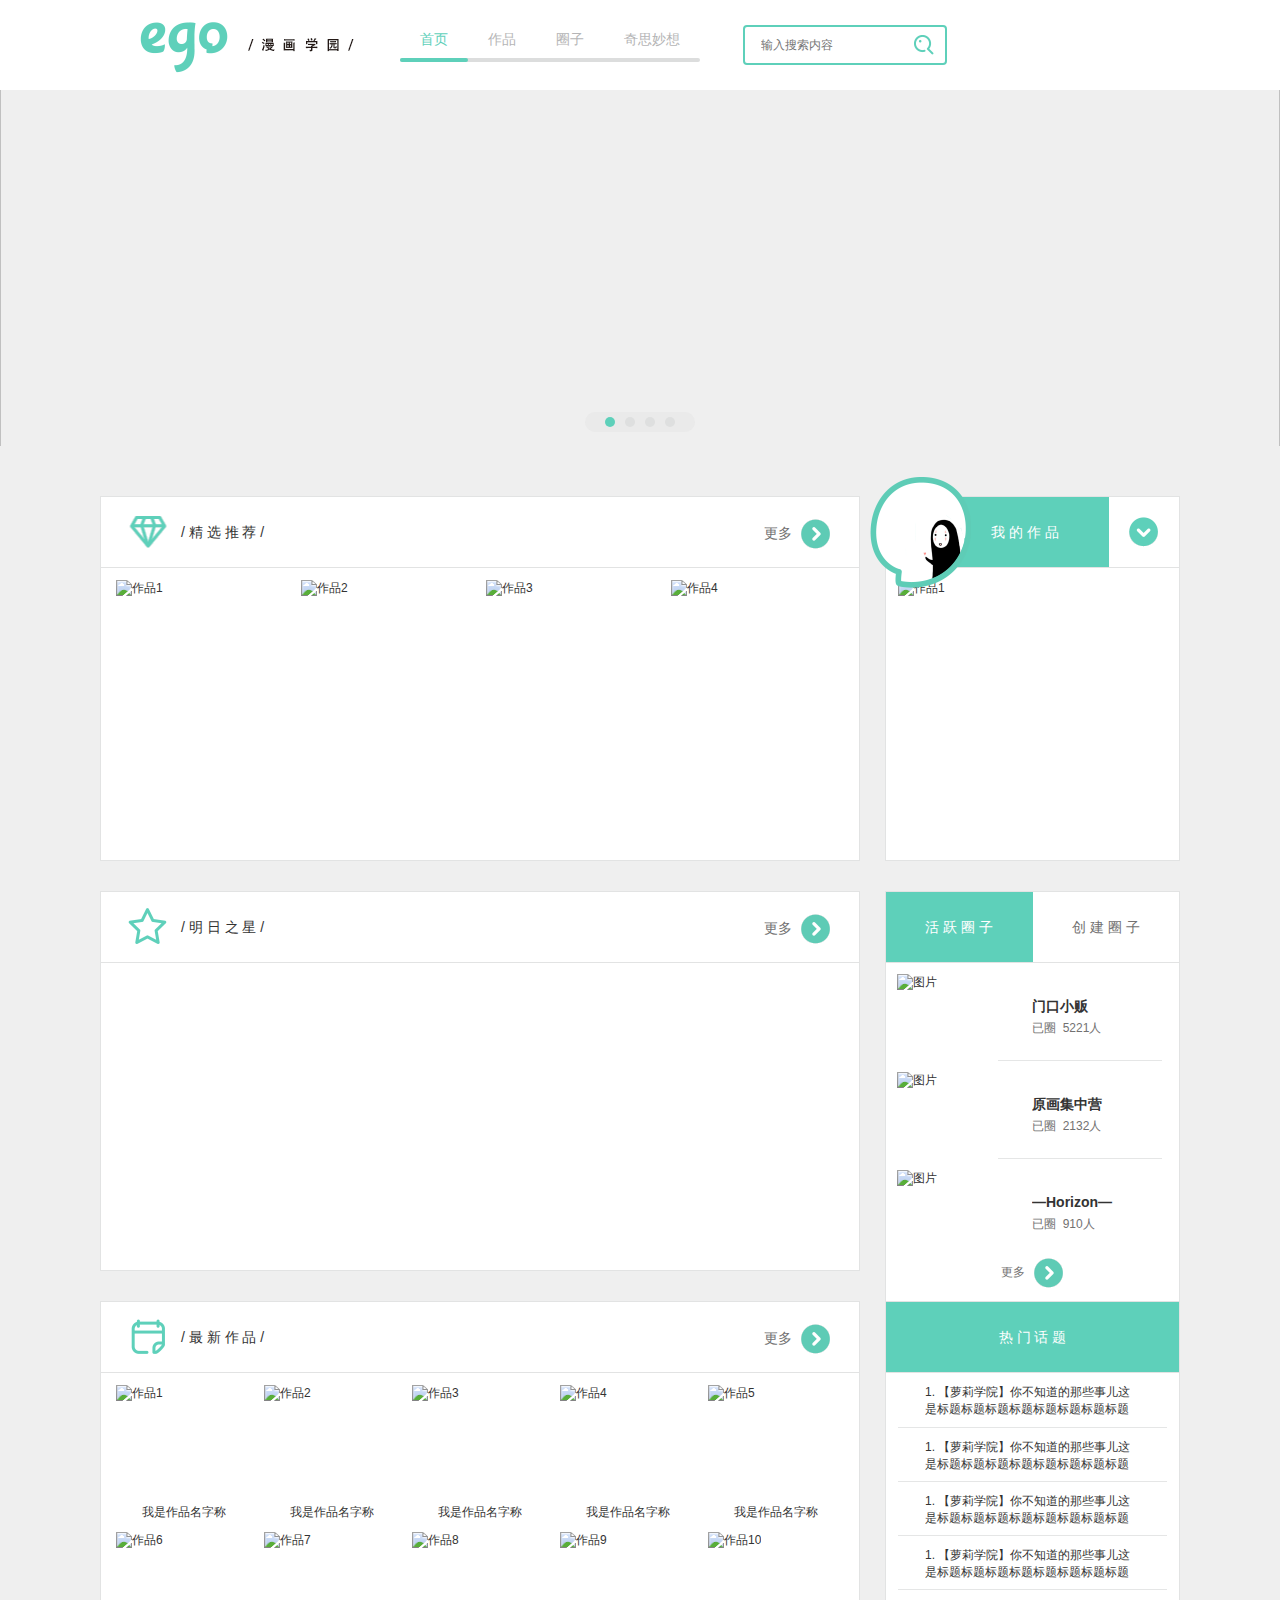
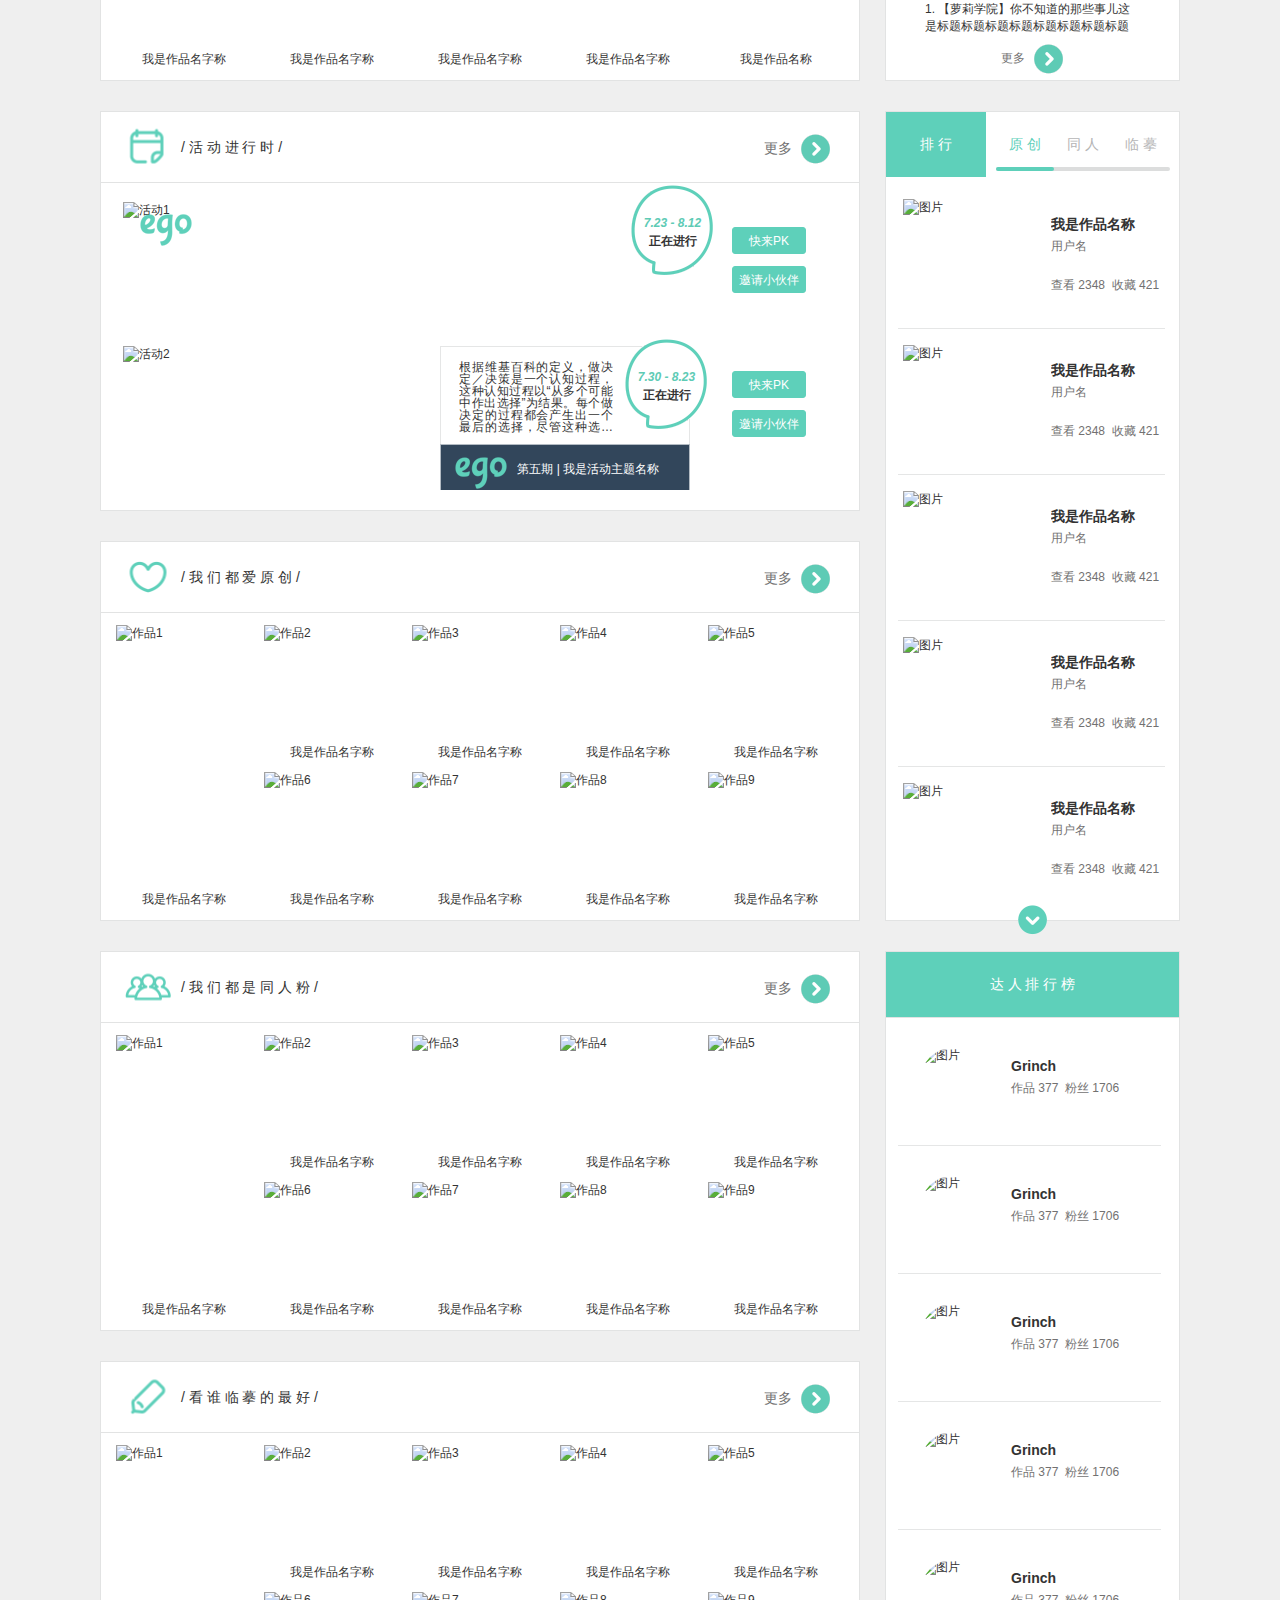
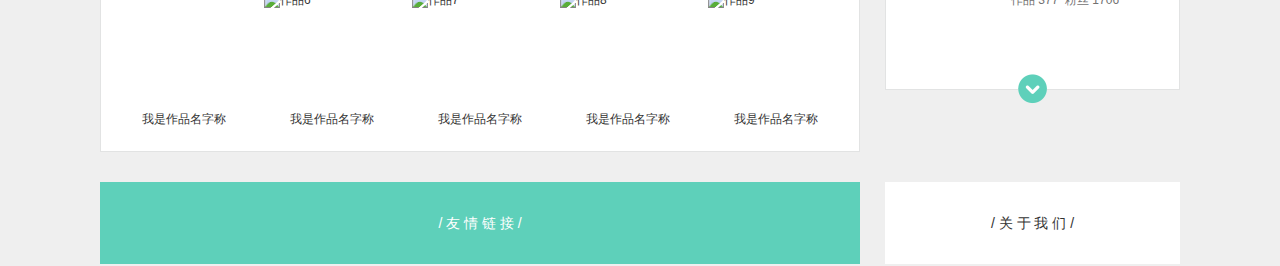
==== commit 5f4c78f0: "修改轮播组件结构 图片由背景图改为img标签" ====
--- a/index.html
+++ b/index.html
@@ -14,7 +14,7 @@
     <link rel="preload" href="./res/images/banner2.jpg" as="image">
     <link rel="preload" href="./res/images/banner3.jpg" as="image">
     <link rel="preload" href="./res/images/logo.png" as="image">
-/head>
+</head>
 
 <body>
     <!-- 顶栏 -->
--- a/common/base.css
+++ b/common/base.css
@@ -173,7 +173,6 @@
     background: #efefef;
 }
 
-
 .f-cb:after {
     clear: both;
     content: '.';
@@ -182,25 +181,31 @@
     font-size: 0;
     visibility: hidden;
 }
-.f-fr{
+
+.f-fr {
     float: right;
 }
+
 .f-pr {
     position: relative;
     zoom: 1;
 }
+
 .f-dn {
     display: none;
 }
-.f-vh{
+
+.f-vh {
     visibility: hidden;
 }
+
 .f-thide {
     overflow: hidden;
     text-overflow: ellipsis;
     white-space: nowrap;
     word-wrap: normal;
 }
+
 .f-thide2,
 .f-thide6 {
     overflow: hidden;
@@ -208,16 +213,18 @@
     display: -webkit-box;
     -webkit-box-orient: vertical;
 }
+
 .f-thide2 {
     -webkit-line-clamp: 2;
 }
+
 .f-thide6 {
     -webkit-line-clamp: 6;
 }
+
 .f-ofy-hd {
     overflow-y: hidden;
 }
-
 
 /*icon*/
 
@@ -226,6 +233,7 @@
     background-repeat: no-repeat;
     cursor: pointer;
 }
+
 .u-icon-search {
     position: absolute;
     top: 50%;
@@ -235,6 +243,7 @@
     right: 11px;
     background-position: -185px -205px;
 }
+
 .u-icon-user {
     display: inline-block;
     width: 15px;
@@ -243,6 +252,7 @@
     background-position: -5px -100px;
     vertical-align: middle;
 }
+
 .u-icon-female {
     display: inline-block;
     width: 11px;
@@ -250,6 +260,7 @@
     vertical-align: middle;
     background-position: -165px -100px;
 }
+
 .u-icon-male {
     display: inline-block;
     width: 14px;
@@ -257,6 +268,7 @@
     vertical-align: middle;
     background-position: -185px -100px;
 }
+
 .u-icon-down {
     display: inline-block;
     width: 16px;
@@ -264,6 +276,7 @@
     margin-top: 35px;
     background-position: -45px -100px;
 }
+
 .u-icon-diamond,
 .u-icon-star,
 .u-icon-work,
@@ -276,41 +289,49 @@
     left: 47px;
     transform: translate(-50%, -50%);
 }
+
 .u-icon-diamond {
     width: 37px;
     height: 32px;
     background-position: -5px -120px;
 }
+
 .u-icon-star {
     width: 40px;
     height: 38px;
     background-position: -55px -120px;
 }
+
 .u-icon-work {
     width: 34px;
     height: 36px;
     background-position: -105px -120px;
 }
+
 .u-icon-activity {
     width: 37px;
     height: 37px;
     background-position: -105px -120px;
 }
+
 .u-icon-love {
     width: 37px;
     height: 32px;
     background-position: -5px -165px;
 }
+
 .u-icon-fans {
     width: 46px;
     height: 27px;
     background-position: -50px -165px;
 }
+
 .u-icon-copy {
     width: 35px;
     height: 35px;
     background-position: -104px -165px;
 }
+
 .u-icon-moreright {
     display: inline-block;
     width: 30px;
@@ -319,6 +340,7 @@
     vertical-align: middle;
     background-position: -5px -205px;
 }
+
 .u-icon-actlogo {
     display: inline-block;
     width: 52px;
@@ -327,11 +349,13 @@
     vertical-align: -16px;
     background-position: -155px -165px;
 }
+
 .u-icon-actdate {
     width: 85px;
     height: 92px;
     background-position: -129px -240px;
 }
+
 .u-icon-ok {
     display: inline-block;
     width: 9px;
@@ -339,6 +363,7 @@
     margin-right: 6px;
     background-position: -65px -100px;
 }
+
 .u-icon-follow {
     display: inline-block;
     width: 10px;
@@ -346,6 +371,7 @@
     margin-right: 6px;
     background-position: -205px -100px;
 }
+
 .u-icon-sideavatar {
     position: absolute;
     width: 101px;
@@ -354,19 +380,22 @@
     left: -16px;
     background-position: -10px -335px;
 }
+
 .u-icon-moredown {
     display: inline-block;
     width: 30px;
     height: 30px;
     background-position: -45px -205px;
 }
+
 .u-icon-close {
     display: inline-block;
     width: 16px;
     height: 16px;
     background-position: -160px -205px;
 }
-.u-icon-checkbox{
+
+.u-icon-checkbox {
     display: inline-block;
     width: 15px;
     height: 15px;
@@ -374,14 +403,16 @@
     margin: 0 7px 0 0;
     background-position: -210px -205px;
 }
-.u-icon-checkboxchecked{
+
+.u-icon-checkboxchecked {
     width: 15px;
     height: 15px;
     vertical-align: text-bottom;
     margin: 0 7px 0 0;
     background-position: -230px -205px;
 }
-.u-icon-radio{
+
+.u-icon-radio {
     display: inline-block;
     width: 14px;
     height: 14px;
@@ -389,7 +420,8 @@
     margin: 0 16px 0 0;
     background-position: -240px -100px;
 }
-.u-icon-radiochecked{
+
+.u-icon-radiochecked {
     display: inline-block;
     width: 14px;
     height: 14px;
@@ -397,7 +429,8 @@
     margin: 0 16px 0 0;
     background-position: -220px -100px;
 }
-.u-icon-error{
+
+.u-icon-error {
     display: inline-block;
     width: 15px;
     height: 15px;
@@ -405,41 +438,47 @@
     vertical-align: text-bottom;
     background-position: -250px -205px;
 }
-.u-icon-dropdown{
+
+.u-icon-dropdown {
     position: absolute;
     top: 50%;
     right: 4px;
     width: 13px;
     height: 9px;
     margin-top: -4px;
-    background-position: -220px -165px;    
-}
-.u-icon-address{
+    background-position: -220px -165px;
+}
+
+.u-icon-address {
     display: inline-block;
     right: 4px;
     width: 12px;
     height: 16px;
     vertical-align: text-bottom;
-    background-position: -145px -100px;     
-}
-.u-icon-edit{
+    background-position: -145px -100px;
+}
+
+.u-icon-edit {
     float: right;
     width: 14px;
     height: 14px;
     margin-right: 10px;
     background-position: -105px -100px;
 }
-.u-icon-delete{
+
+.u-icon-delete {
     float: right;
     width: 14px;
     height: 14px;
     background-position: -125px -100px;
 }
+
 .icon-txt {
     font: 0/0 a;
     overflow: hidden;
 }
-.u-regmdlogo{
+
+.u-regmdlogo {
     margin: 39px 0 12px 106px;
     text-align: left;
 }
@@ -461,21 +500,25 @@
     background-color: #fff;
     color: #5ed0ba;
 }
+
 .u-btn-primary {
     color: #fff;
     background-color: #5ed0ba;
 }
+
 .u-btn-link {
     color: #5ed0ba;
     background-color: #fff;
     border: 1px solid #fff;
 }
+
 .u-btn-act {
     width: 74px;
     height: 27px;
     line-height: 27px;
     margin-bottom: 12px;
 }
+
 .u-btn-sm {
     position: relative;
     width: 60px;
@@ -485,24 +528,25 @@
     overflow: hidden;
 }
 
-
-.u-link{
+.u-link {
     color: #5ed0ba;
 }
-.u-line{
+
+.u-line {
     width: 720px;
     margin: 0 auto;
     border-bottom: 1px solid #e2e3e3;
 }
 
-
-#goregister:hover{
+#goregister:hover {
     color: #727171;
 }
+
 .z-follow {
     color: #5ed0ba;
     background: #fff;
 }
+
 .z-unfollow {
     color: #fff;
     background: #5ed0ba;
@@ -685,18 +729,34 @@
     text-decoration: none;
 }
 
-
 /*slider*/
 .m-slider {
     position: relative;
     overflow: hidden;
     height: 100%;
-}
-
-.m-slider .slides {
-    background: no-repeat 50%;
-    background-size: 100%;
-    height: 100%;
+    width: 100%;
+}
+
+.m-slider .slider_img {
+    position: absolute;
+    top: 50%;
+    left: 50%;
+    opacity: 0;
+    -webkit-transform: translate(-50%, -50%);
+    -moz-transform: translate(-50%, -50%);
+    -ms-transform: translate(-50%, -50%);
+    -o-transform: translate(-50%, -50%);
+    transform: translate(-50%, -50%);
+    -webkit-transition: opacity ease .5s;
+    -moz-transition: opacity ease .5s;
+    -ms-transition: opacity ease .5s;
+    -o-transition: opacity ease .5s;
+    transition: opacity ease .5s;
+}
+
+.m-slider .slider_img img {
+    width: 100vw;
+    height: calc(100vw / 2267 * 1535);
 }
 
 .m-cursor {
@@ -711,7 +771,7 @@
     background: rgba(223, 223, 223, .3);
 }
 
-.m-cursor a {
+.m-cursor li {
     display: inline-block;
     box-sizing: border-box;
     width: 10px;
@@ -719,14 +779,15 @@
     vertical-align: middle;
     border-radius: 5px;
     background: #dedfdf;
-}
-
-.m-cursor>a+a {
+    cursor: pointer;
+}
+
+.m-cursor > li + li {
     margin-left: 10px;
 }
 
 .m-cursor .z-active,
-.m-cursor a:hover {
+.m-cursor li:hover {
     background: #5ed0ba;
 }
 
@@ -745,14 +806,14 @@
     background-color: #fff;
 }
 
-.m-modal .modal-head{
+.m-modal .modal-head {
     position: relative;
     font-size: 14px;
     color: #5ed0ba;
     padding: 12px 0 10px 11px;
 }
 
-.m-modal .modal-head:after{
+.m-modal .modal-head:after {
     position: absolute;
     content: ' ';
     bottom: 0;
@@ -760,6 +821,7 @@
     right: 8px;
     border-bottom: 1px solid #eee;
 }
+
 .m-modal .close {
     position: absolute;
     right: 10px;
@@ -775,14 +837,14 @@
     text-align: center;
 }
 
-.m-modal .modal-foot{
+.m-modal .modal-foot {
     min-width: 320px;
     margin: 0 auto;
     margin-right: -35px;
     text-align: center;
 }
 
-.m-modal .modal-foot button{
+.m-modal .modal-foot button {
     box-sizing: border-box;
     width: 80px;
     height: 30px;
@@ -791,9 +853,9 @@
     margin-right: 35px;
 }
 
-.m-modal .modal-foot button:hover{
+.m-modal .modal-foot button:hover {
     color: #fff;
-    background-color: #5ed0ba;   
+    background-color: #5ed0ba;
 }
 
 .m-modal-mask {
@@ -807,83 +869,87 @@
     z-index: 999;
 }
 
-.m-modal-mask.visible{
+.m-modal-mask.visible {
     background: rgba(0, 0, 0, .2);
 }
 
 .m-form-1 ::-webkit-input-placeholder {
     color: #7ad7c4;
 }
+
 /*IE10+*/
-.m-form-1 :-ms-input-placeholder { 
+.m-form-1 :-ms-input-placeholder {
     color: #7ad7c4;
 }
+
 /*Firefox4-18*/
-.m-form-1 :-moz-placeholder { 
+.m-form-1 :-moz-placeholder {
     color: #7ad7c4;
 }
+
 /*Firefox19+*/
 .m-form-1 ::-moz-placeholder {
     color: #7ad7c4;
 }
 
-.m-form-1 ::placeholder{
+.m-form-1 ::placeholder {
     color: #7ad7c4;
 }
 
-.u-checkbox input[type="checkbox"]{
+.u-checkbox input[type="checkbox"] {
     display: none;
 }
 
-.u-checkbox .u-icon-checkboxchecked{
+.u-checkbox .u-icon-checkboxchecked {
     display: none;
 }
 
-.u-checkbox-remember input[type="checkbox"]:checked~.u-icon-checkboxchecked{
-    display: inline-block;
-}
-
-.u-checkbox-remember input[type="checkbox"]:checked~.u-icon-checkbox{
+.u-checkbox-remember input[type="checkbox"]:checked ~ .u-icon-checkboxchecked {
+    display: inline-block;
+}
+
+.u-checkbox-remember input[type="checkbox"]:checked ~ .u-icon-checkbox {
     display: none;
 }
 
-.modal-tt{
+.modal-tt {
     margin: 44px 32px 30px;
     position: relative;
     text-align: left;
     font-size: 12px;
 }
-.modal-tt .wlcm{
+
+.modal-tt .wlcm {
     position: relative;
     color: #5ed0ba;
     font-size: 20px;
 }
 
-.modal-tt .goreg{
+.modal-tt .goreg {
     position: absolute;
     right: 0;
     bottom: 0;
     vertical-align: bottom;
 }
 
-.m-form{
+.m-form {
     width: 343px;
     position: relative;
     text-align: left;
     font-size: 12px;
 }
 
-#loginform{
+#loginform {
     margin: 0 32px 34px 32px;
 }
 
-.m-form .u-formitem{
+.m-form .u-formitem {
     height: 40px;
     line-height: 40px;
     margin-top: 10px;
 }
 
-.m-form .formitem-tt{
+.m-form .formitem-tt {
     font-size: 12px;
     height: 40px;
     line-height: 40px;
@@ -893,7 +959,7 @@
     vertical-align: top;
 }
 
-.m-form .u-ipt{
+.m-form .u-ipt {
     width: 100%;
     box-sizing: border-box;
     height: 100%;
@@ -902,13 +968,13 @@
     padding-left: 17px;
 }
 
-.m-form .u-formitem-1{
+.m-form .u-formitem-1 {
     position: relative;
     height: 15px;
     line-height: 15px;
 }
 
-.m-form-2 .formitem-ct{
+.m-form-2 .formitem-ct {
     font-size: 12px;
     line-height: 40px;
     height: 40px;
@@ -917,28 +983,28 @@
     width: 265px;
 }
 
-.m-form-2 .u-formitem{
+.m-form-2 .u-formitem {
     font-size: 0px;
 }
 
-.m-form .forget{
+.m-form .forget {
     position: absolute;
     right: 0;
     bottom: 0;
 }
 
-.m-form .forget a{
+.m-form .forget a {
     color: #727171;
 }
 
-.m-form .u-formitem.u-error{
+.m-form .u-formitem.u-error {
     font-size: 12px;
     display: block;
     margin-top: 8px;
     color: #e83828;
 }
 
-.m-form button[type="submit"]{
+.m-form button[type="submit"] {
     font-size: 15px;
     box-sizing: border-box;
     width: 100%;
@@ -947,45 +1013,47 @@
     margin-top: 14px;
 }
 
-.m-form .u-ipt.u-error{
+.m-form .u-ipt.u-error {
     border-color: #f18379;
 }
 
-#registerform{
+#registerform {
     margin: 0 136px 42px 106px;
 }
 
-.m-form .formitem-ct-sex{
+.m-form .formitem-ct-sex {
     width: 94px;
     height: 100%;
     margin-left: 36px;
 }
 
-.u-radio input[type="radio"]{
+.u-radio input[type="radio"] {
     display: none;
 }
 
-.u-radio .u-icon-radiochecked{
+.u-radio .u-icon-radiochecked {
     display: none;
 }
 
-.u-radio-checked input[type="radio"]:checked~.u-icon-radiochecked{
-    display: inline-block;
-}
-
-.u-radio-checked input[type="radio"]:checked~.u-icon-radio{
+.u-radio-checked input[type="radio"]:checked ~ .u-icon-radiochecked {
+    display: inline-block;
+}
+
+.u-radio-checked input[type="radio"]:checked ~ .u-icon-radio {
     display: none;
 }
 
-.formitem-ct-validate .u-ipt{
+.formitem-ct-validate .u-ipt {
     height: 100%;
     padding-right: 95px;
 }
-.formitem-ct-validate{
+
+.formitem-ct-validate {
     position: relative;
     float: right;
 }
-#captchaimg{
+
+#captchaimg {
     position: absolute;
     right: 1px;
     top: 1px;
@@ -994,31 +1062,33 @@
     border-left: 1px solid #5ed0ba;
 }
 
-#registerform .u-formitem-2{
+#registerform .u-formitem-2 {
     margin-top: 20px;
     font-size: 12px;
 
 }
 
-.u-formitem-2 label[for="agreement"] span{
+.u-formitem-2 label[for="agreement"] span {
     color: #2ea7e0;
 }
 
-#registerform button[type="submit"]{
+#registerform button[type="submit"] {
     margin-top: 21px;
 }
 
-.m-cascadeselect{
+.m-cascadeselect {
     font-size: 0;
     position: relative;
     box-sizing: border-box;
     height: 100%;
     width: 100%;
 }
-.m-cascadeselect .m-select+.m-select{
+
+.m-cascadeselect .m-select + .m-select {
     margin-left: 15px;
 }
-.m-select{
+
+.m-select {
     font-size: 12px;
     position: relative;
     display: inline-block;
@@ -1031,20 +1101,19 @@
     vertical-align: top;
 }
 
-
-.m-select .select-hd{
+.m-select .select-hd {
     padding-left: 10px;
     padding-right: 17px;
     cursor: pointer;
 }
 
-.m-select .select-val{
+.m-select .select-val {
     display: inline-block;
     width: 49px;
     overflow: hidden;
 }
 
-.m-select .select-op{
+.m-select .select-op {
     position: absolute;
     top: 39px;
     box-sizing: border-box;
@@ -1059,34 +1128,35 @@
     cursor: default;
 }
 
-.m-select .select-op li{
+.m-select .select-op li {
     padding-left: 10px;
 }
 
-.m-select .select-op li, .m-select .select-val{
+.m-select .select-op li, .m-select .select-val {
     overflow: hidden;
     text-overflow: ellipsis;
     white-space: nowrap;
     word-wrap: normal;
 }
-.m-select .select-op li:hover,.m-select .select-op .z-select{
+
+.m-select .select-op li:hover, .m-select .select-op .z-select {
     background-color: #eee;
 }
 
-.toggle input[type='radio']{
+.toggle input[type='radio'] {
     display: none;
 }
 
-.toggle input[type='radio']:checked + .u-btn{
+.toggle input[type='radio']:checked + .u-btn {
     background-color: #5ed0ba;
-    color: #fff; 
-}
-
-.hover .u-btn:hover{
+    color: #fff;
+}
+
+.hover .u-btn:hover {
     background-color: #5ed0ba;
-    color: #fff; 
-}
-
-.del-item-name{
+    color: #fff;
+}
+
+.del-item-name {
     color: #5ed0ba;
 }
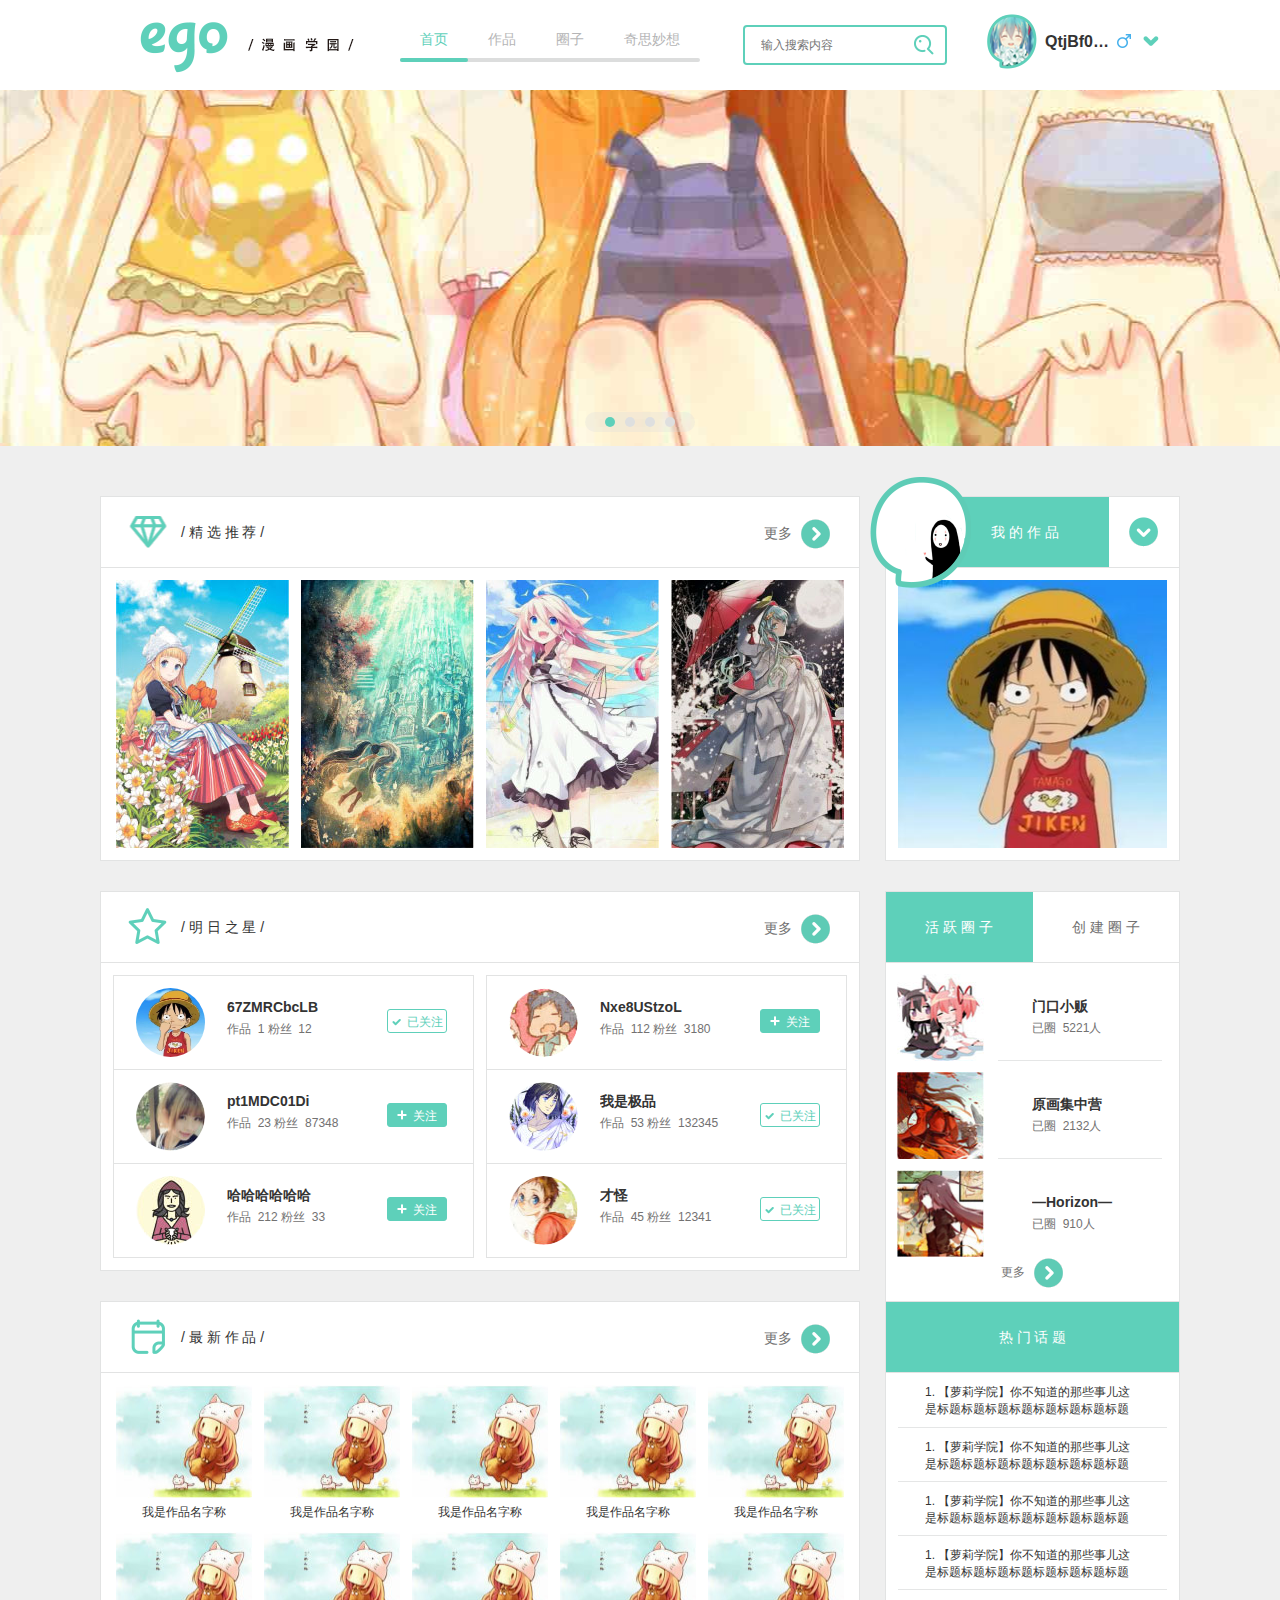
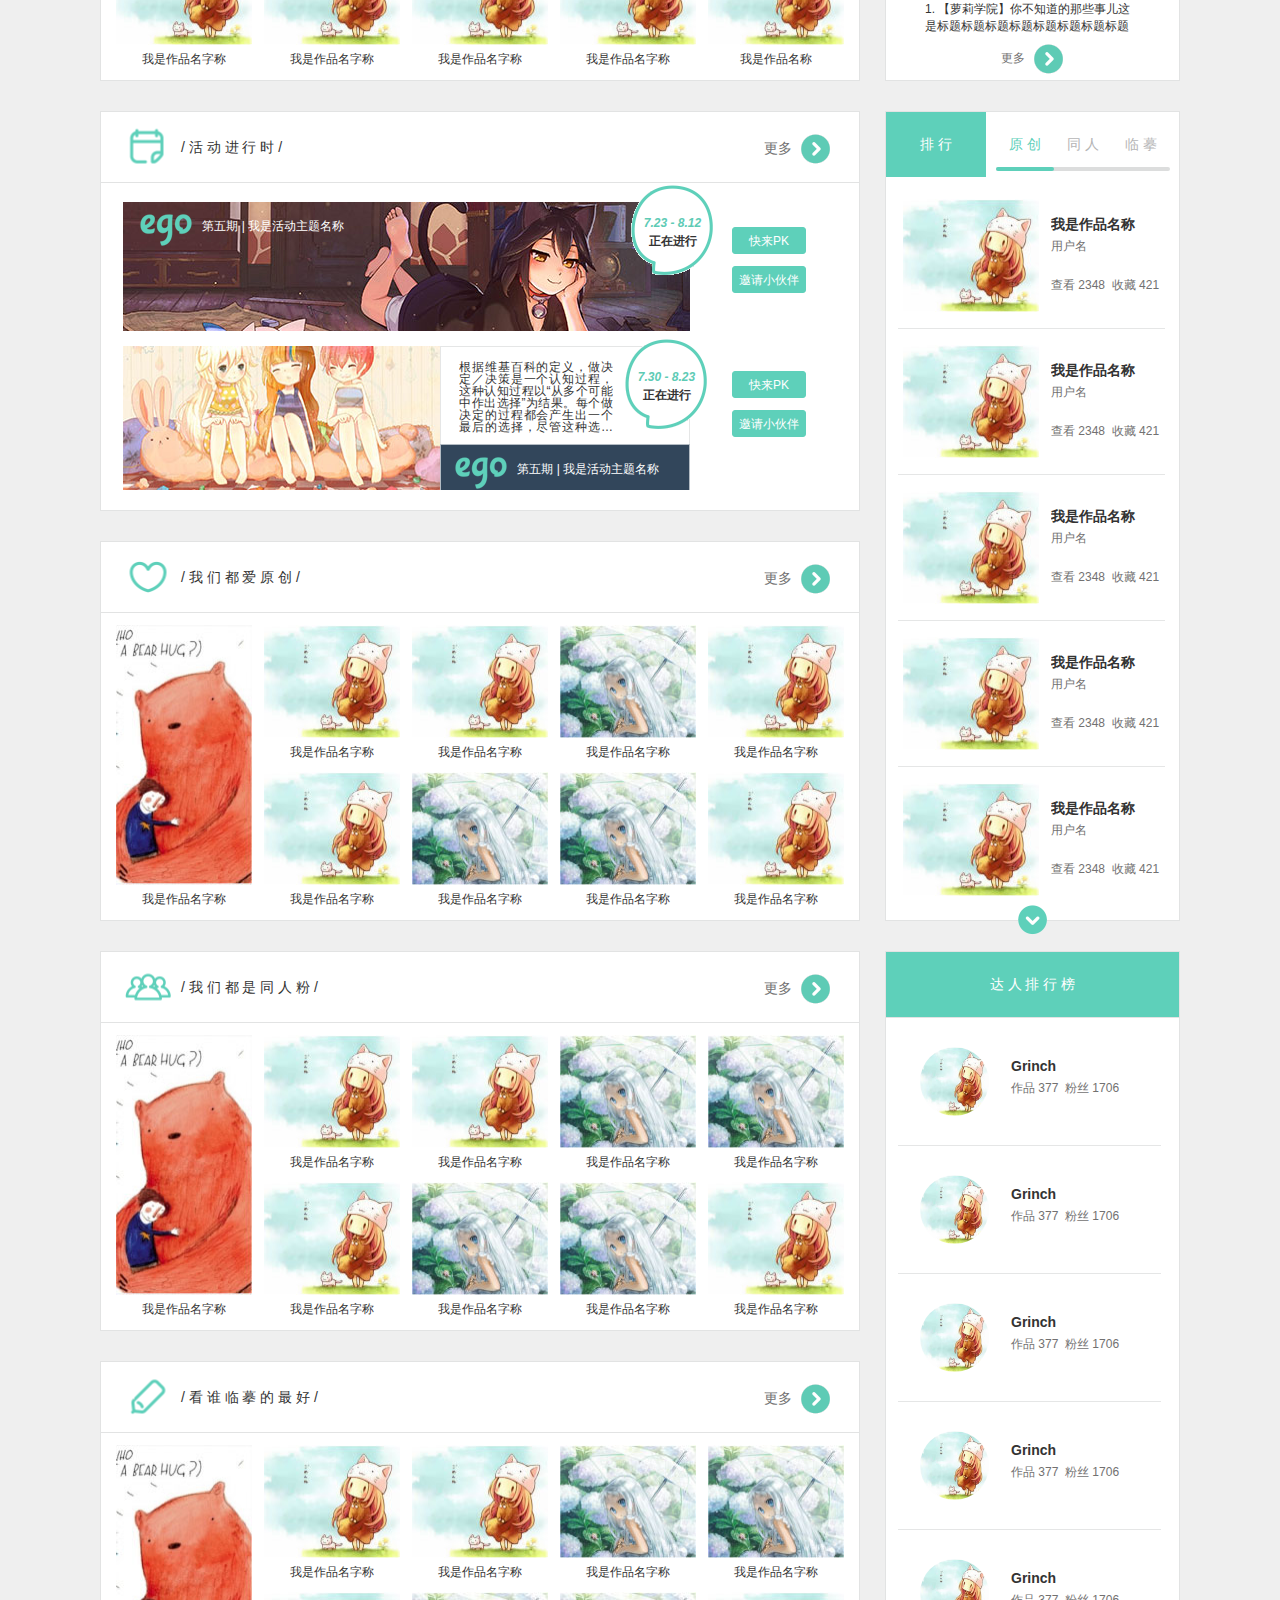
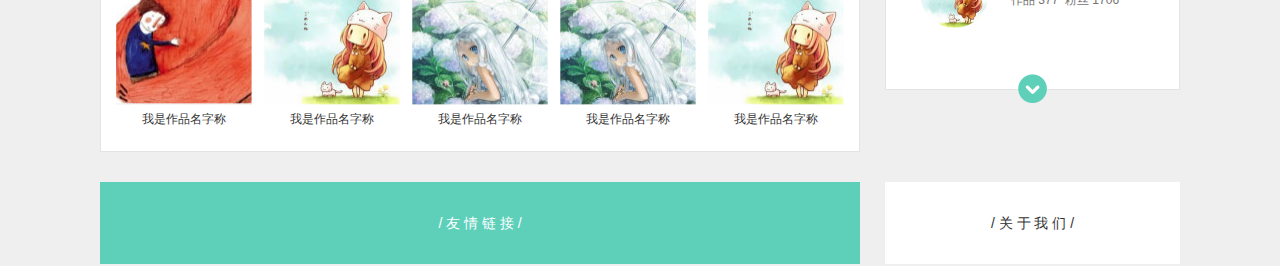
==== commit 4ade782c: "1.添加图片预加载模块，使首屏图片优先加载; 2. 修改首页js引入顺序" ====
--- a/index.html
+++ b/index.html
@@ -9,11 +9,6 @@
     <title>Ego首页</title>
     <link href="./common/base.css" rel="stylesheet"/>
     <link href="./page/index.css" rel="stylesheet"/>
-    <link rel="preload" href="./res/images/banner0.jpg" as="image">
-    <link rel="preload" href="./res/images/banner1.jpg" as="image">
-    <link rel="preload" href="./res/images/banner2.jpg" as="image">
-    <link rel="preload" href="./res/images/banner3.jpg" as="image">
-    <link rel="preload" href="./res/images/logo.png" as="image">
 </head>
 
 <body>
@@ -43,10 +38,7 @@
         </div>
     </div>
     <!-- 底栏 -->
-    <div class="g-footer f-cb">
-        <div class="m-link">/ 友 情 链 接 /</div>
-        <div class="m-aboutus"> / 关 于 我 们 /</div>
-    </div>
+    <div class="g-footer f-cb"></div>
 
     <!-- 基础配置 -->
     <script src="./common/config.js"></script>
@@ -54,12 +46,8 @@
     <script src="./common/js/util.js"></script>
     <!-- 事件管理 -->
     <script src="./common/js/emitter.js"></script>
-    <!-- 数据验证 -->
-    <script src="./common/js/validator.js"></script>
-    <!-- md5加密 -->
-    <script src="./lib/md5.js"></script>
-    <!-- 省市区代码 -->
-    <script src="./lib/address_codes.js"></script>
+    <!--图片预加载 -->
+    <script src="./common/js/preloadimg.js"></script>
     <!-- 模版引擎 -->
     <script src="./lib/handlebars-v4.0.11.js"></script>
     <!-- 模板模块 -->
@@ -69,5 +57,12 @@
     <script src="./component/index_component.js"></script>
     <!-- 引入页面逻辑 -->
     <script src="./page/index.js"></script>
+
+    <!-- 数据验证 -->
+    <script src="./common/js/validator.js"></script>
+    <!-- md5加密 -->
+    <script src="./lib/md5.js"></script>
+    <!-- 省市区代码 -->
+    <script src="./lib/address_codes.js"></script>
 </body>
 </html>--- a/common/base.css
+++ b/common/base.css
@@ -755,8 +755,8 @@
 }
 
 .m-slider .slider_img img {
-    width: 100vw;
-    height: calc(100vw / 2267 * 1535);
+    /*width: 100vw;*/
+    /*height: calc(100vw / 2267 * 1535);*/
 }
 
 .m-cursor {
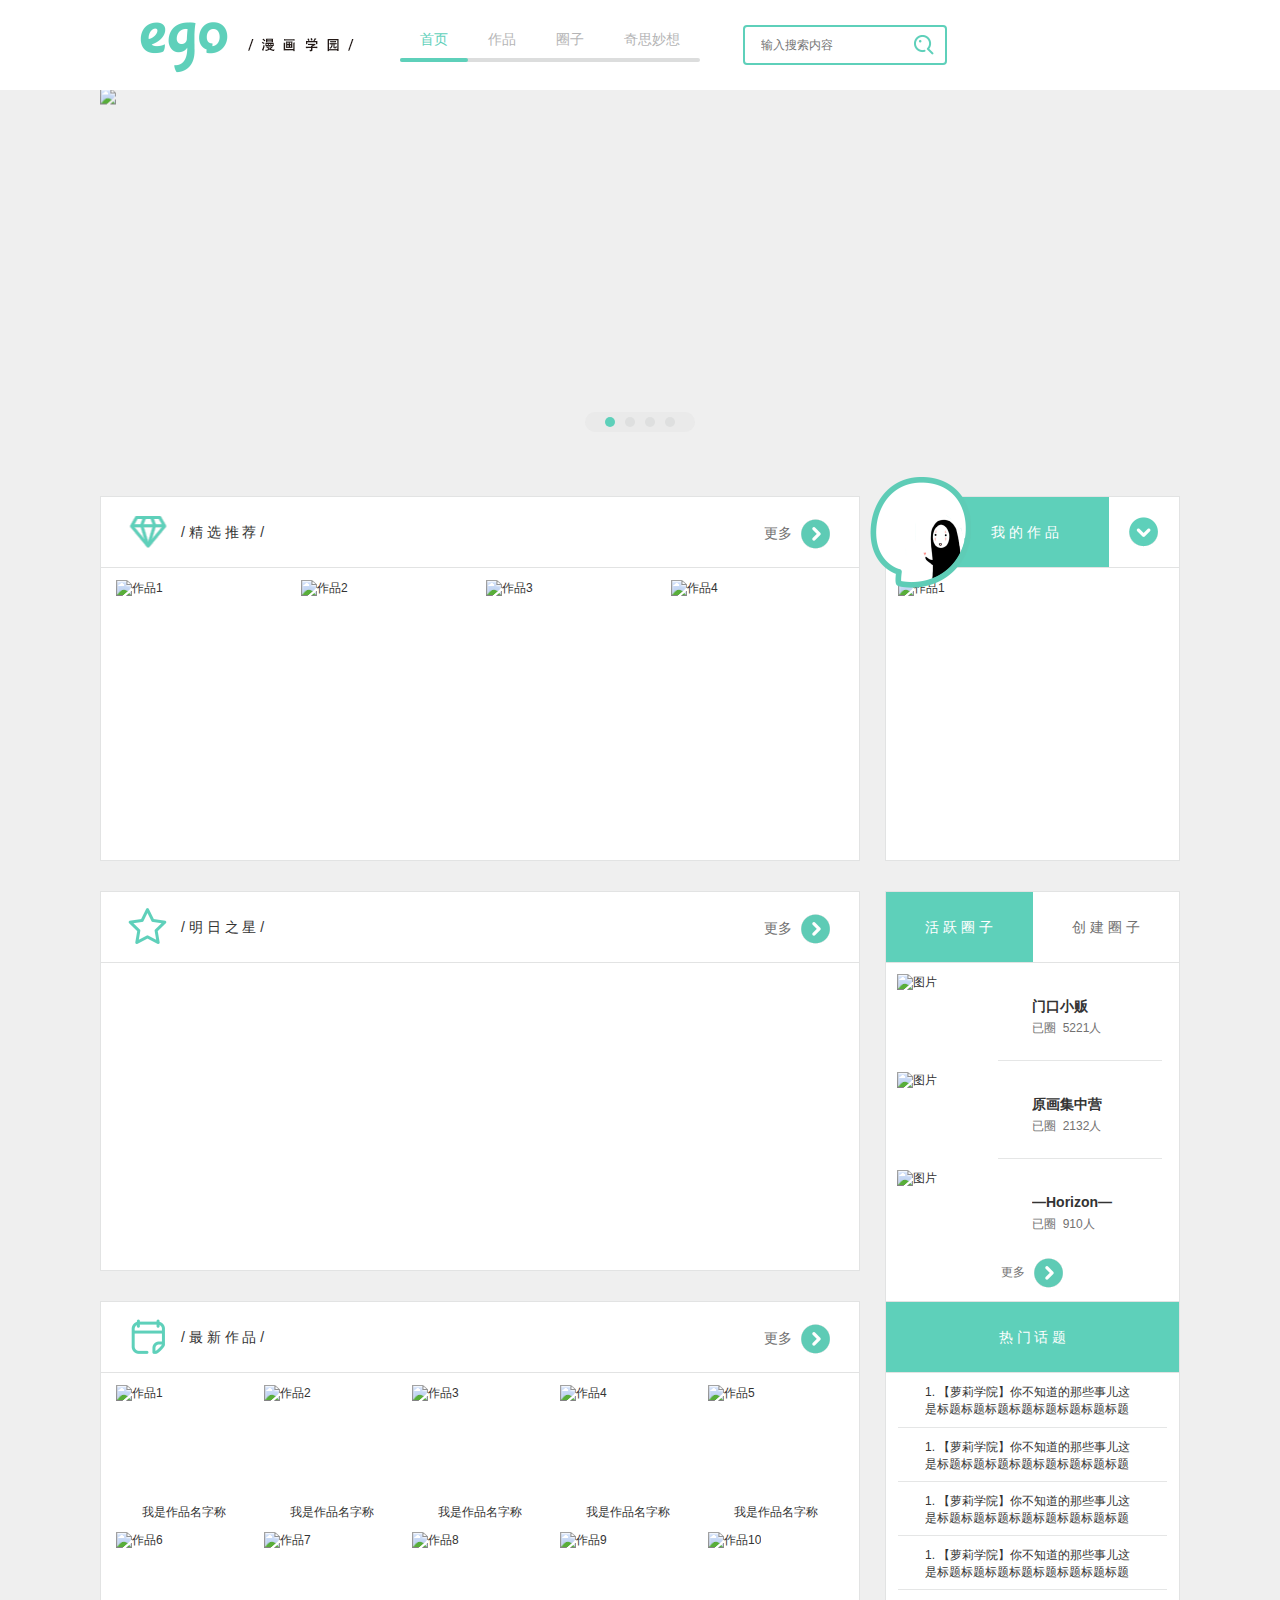
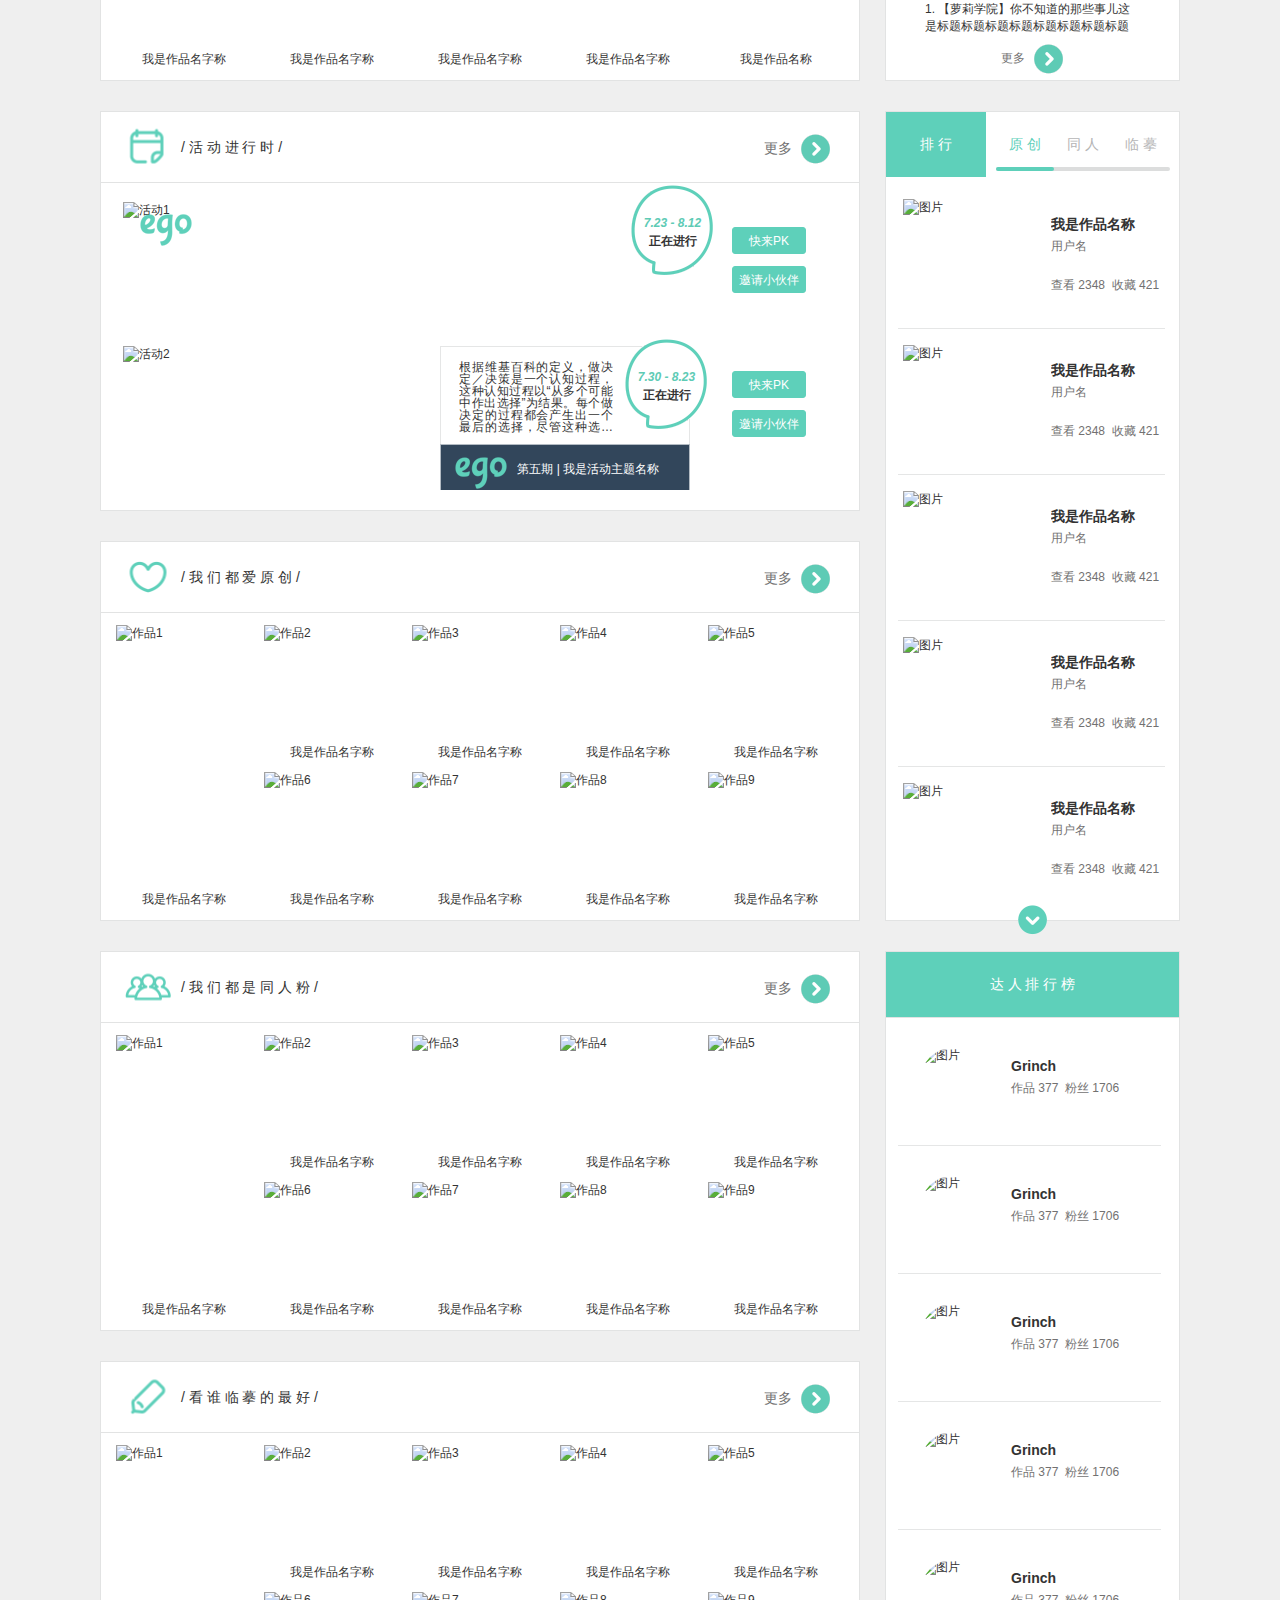
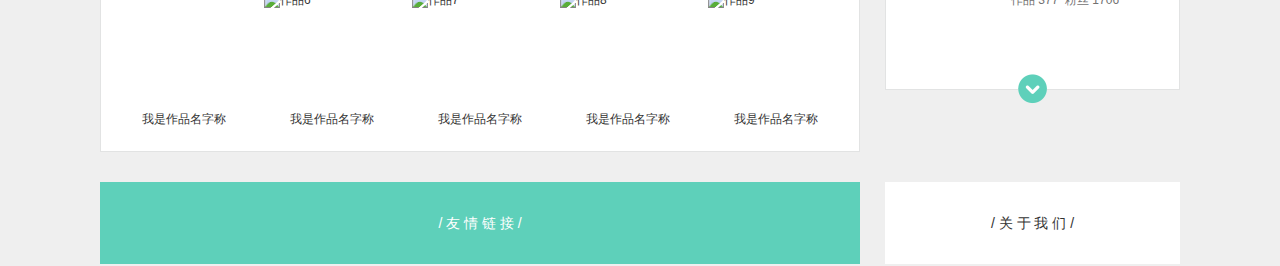
==== commit 8d337d37: "添加Google Analytics" ====
--- a/index.html
+++ b/index.html
@@ -9,6 +9,17 @@
     <title>Ego首页</title>
     <link href="./common/base.css" rel="stylesheet"/>
     <link href="./page/index.css" rel="stylesheet"/>
+    <!-- Google Analytics -->
+    <script>
+        (function(i,s,o,g,r,a,m){i['GoogleAnalyticsObject']=r;i[r]=i[r]||function(){
+            (i[r].q=i[r].q||[]).push(arguments)},i[r].l=1*new Date();a=s.createElement(o),
+            m=s.getElementsByTagName(o)[0];a.async=1;a.src=g;m.parentNode.insertBefore(a,m)
+        })(window,document,'script','https://www.google-analytics.com/analytics.js','ga');
+
+        ga('create', 'UA-115992816-1', 'auto');
+        ga('send', 'pageview');
+    </script>
+    <!-- End Google Analytics -->
 </head>
 
 <body>
--- a/common/base.css
+++ b/common/base.css
@@ -4,85 +4,31 @@
 h2,
 h3,
 h4,
-h5,
 h6,
 div,
-dl,
-dt,
-dd,
 ul,
-ol,
 li,
 p,
-blockquote,
-pre,
-hr,
-figure,
-table,
-caption,
-th,
-td,
 form,
 fieldset,
-legend,
 input,
 button,
-textarea,
-menu {
+textarea {
     margin: 0;
     padding: 0;
 }
 
-header,
-footer,
-section,
-article,
-aside,
-nav,
-hgroup,
-address,
-figure,
-figcaption,
-menu,
-details {
-    display: block;
-}
-
-table {
-    border-collapse: collapse;
-    border-spacing: 0;
-}
-
-caption,
-th {
-    text-align: left;
-    font-weight: normal;
+a:focus,
+button:focus,
+input:focus {
+    outline: 0;
 }
 
 html,
 body,
 fieldset,
-img,
-iframe,
-abbr {
+img {
     border: 0;
-}
-
-i,
-cite,
-em,
-var,
-address,
-dfn {
-    font-style: normal;
-}
-
-a:focus,
-button:focus,
-input:focus,
-[hidefocus],
-summary {
-    outline: 0;
 }
 
 li {
@@ -93,27 +39,9 @@
 h2,
 h3,
 h4,
-h5,
-h6,
-small {
+h6 {
     font-size: 100%;
-}
-
-sup,
-sub {
-    font-size: 83%;
-}
-
-pre,
-code,
-kbd,
-samp {
-    font-family: inherit;
-}
-
-q:before,
-q:after {
-    content: none;
+    font-weight: normal;
 }
 
 textarea {
@@ -121,8 +49,7 @@
     resize: none;
 }
 
-label,
-summary {
+label {
     cursor: default;
 }
 
@@ -131,22 +58,6 @@
     cursor: pointer;
 }
 
-h1,
-h2,
-h3,
-h4,
-h5,
-h6,
-em,
-strong,
-b {
-    font-weight: normal;
-}
-
-del,
-ins,
-u,
-s,
 a,
 a:hover {
     text-decoration: none;
@@ -155,7 +66,6 @@
 
 body,
 textarea,
-select,
 input,
 button {
     font-size: 12px;
@@ -167,10 +77,13 @@
 body {
     width: 100%;
     height: 100%;
-    border: 0;
     word-wrap: break-word;
-    word-break: break-word;
+    word-break: break-all;
     background: #efefef;
+}
+
+input {
+    line-height: 1.2em;
 }
 
 .f-cb:after {
@@ -755,8 +668,10 @@
 }
 
 .m-slider .slider_img img {
-    /*width: 100vw;*/
+    width: 100vw;
     /*height: calc(100vw / 2267 * 1535);*/
+    min-width: 1080px;
+    min-height: 356px;
 }
 
 .m-cursor {
@@ -952,7 +867,6 @@
 .m-form .formitem-tt {
     font-size: 12px;
     height: 40px;
-    line-height: 40px;
     display: inline-block;
     width: 61px;
     padding-left: 17px;
@@ -976,7 +890,6 @@
 
 .m-form-2 .formitem-ct {
     font-size: 12px;
-    line-height: 40px;
     height: 40px;
     box-sizing: border-box;
     display: inline-block;
@@ -1065,7 +978,6 @@
 #registerform .u-formitem-2 {
     margin-top: 20px;
     font-size: 12px;
-
 }
 
 .u-formitem-2 label[for="agreement"] span {
@@ -1160,3 +1072,4 @@
 .del-item-name {
     color: #5ed0ba;
 }
+
